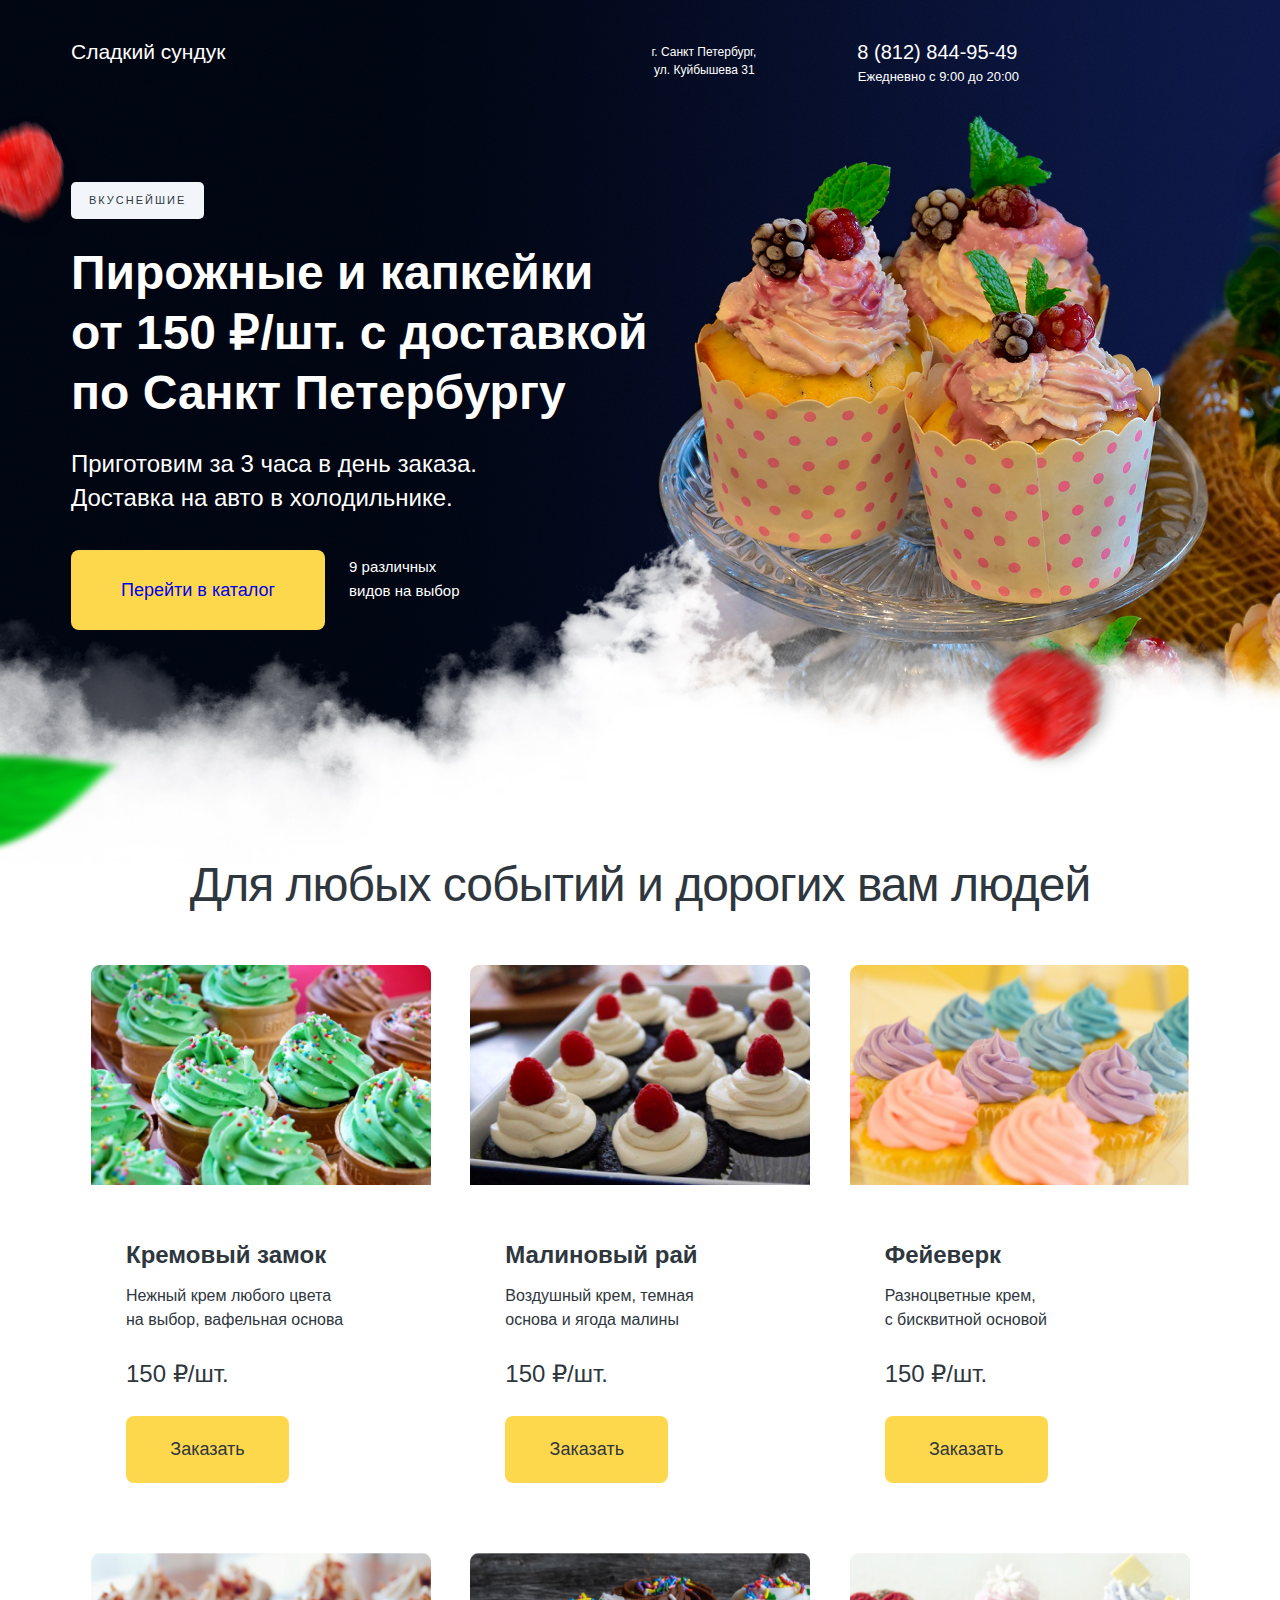
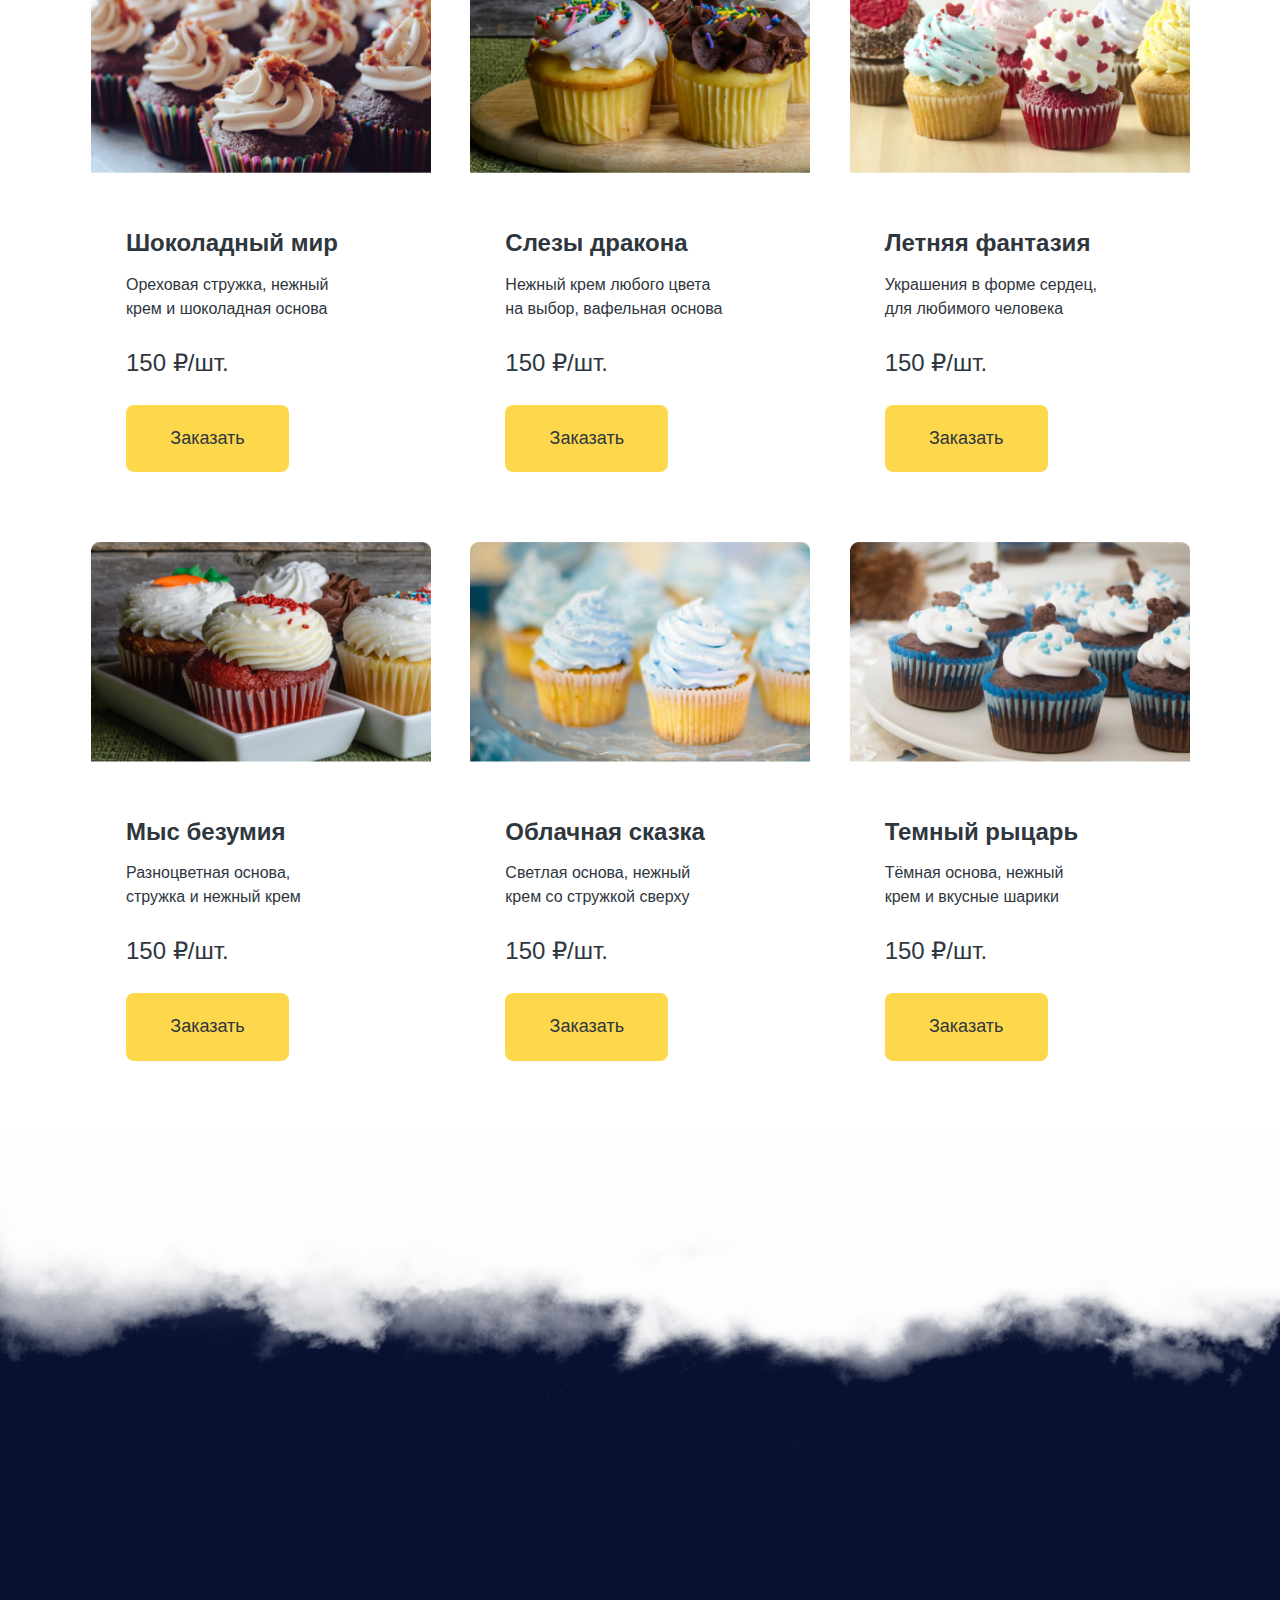
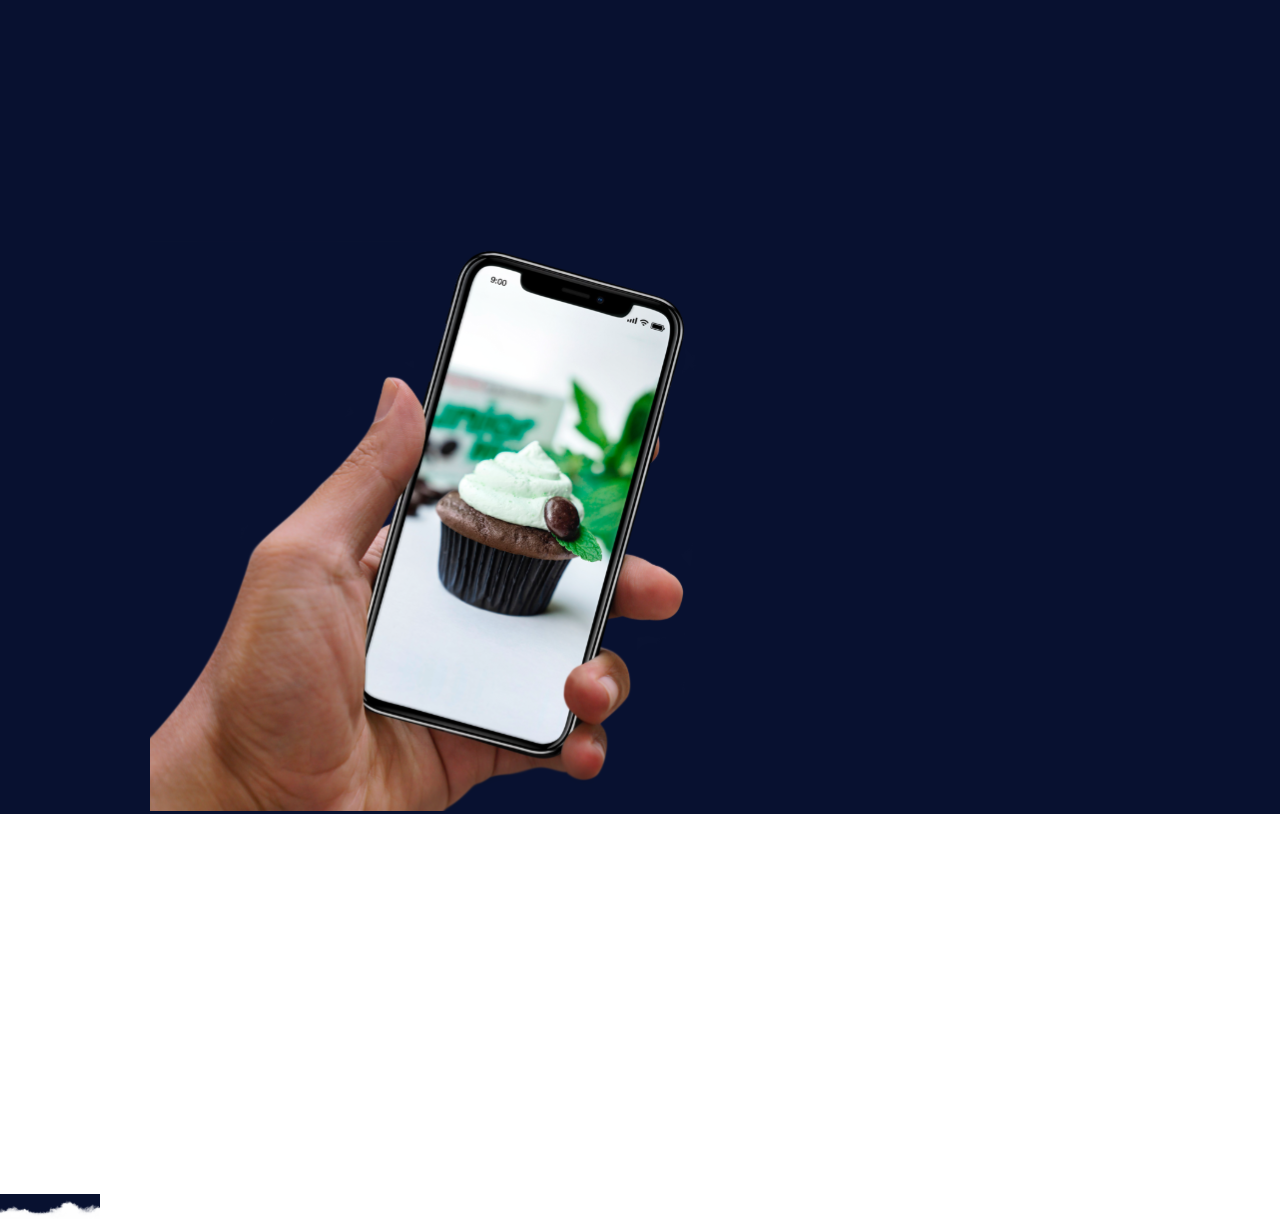
==== index.html @ c307a925 "gfg" ====
<!DOCTYPE html>
<html lang="ru">
<head>
	<meta charset="UTF-8">
	<meta name="viewport" content="width=device-width, initial-scale=1.0">
	<title>Пирожные</title>
	<link rel="stylesheet" href="css/reset css.css">
	<link rel="stylesheet" href="css/style.css">
</head>
<body>
<section>
	<img src="image/bg.png" class="main__cakes">
</section>
<div class="wrapper">
	<headers class="headers">
		<div class="headers__name text">
			Сладкий сундук
		</div>
		<div class="headers__address text">
			г. Санкт Петербург,
			<p>
				ул. Куйбышева 31
			</p>
		</div>
		<div class="headers_number text">
			8 (812) 844-95-49
			<p>
				Ежедневно с 9:00 до 20:00
			</p>
		</div>
	</headers>
	<div class="text-body">
		<div class="text-title-button text">
			<button>ВКУСНЕЙШИЕ</button>
		</div>
		<div class="text-title text">
			<h1> <b>Пирожные и капкейки <br> от 150 ₽/шт. с доставкой <br> по Санкт Петербургу </b> </h1>
		</div>
		<div class="text-text text">
			Приготовим за 3 часа в день заказа.<br>
			Доставка на авто в холодильнике.
		</div>
		<div class="button-catalog text">
				<a href="#">Перейти в каталог</a>
				<p>
					9 различных <br> видов на выбор
				</p>
		</div>
	</div>
</div>
<img src="./image/berry.png" style="position: absolute;top:80px;left:1200px; width: 200px;height: 200px;">
<img src="./image/berry-1.png" style="position: absolute;top:90px;left:0px; width: 100px;height: 170px;">
<img src="./image/berry-2.png" style="position: absolute;top:600px;left:950px; width: 200px;height: 200px;">
<img src="./image/leaf.png" style="display:block;position: absolute;top:700px;left:-70px; width: 200px;height: 200px;">
<div class="title-text">Для любых событий и дорогих вам людей </div>
<div class="wrapper">
	<div class="catalog-flex">
		<div class="catalog">
			<div class="catalog-img">
				<img src="./image/img.png" style="width: 340px;height: 220px;">
			</div>
			<div class="catalog-title">
				Кремовый замок
			</div>
			<div class="catalog-text">
				Нежный крем любого цвета <br>
				на выбор, вафельная основа
			</div>
			<div class="catalog-price">
				150 ₽/шт.
			</div>
			<a href="" class="catalog-button">Заказать</a>
		</div>
		<div class="catalog">
			<div class="catalog-img">
				<img src="./image/img-1.png" style="width: 340px;height: 220px;">
			</div>
			<div class="catalog-title">
				Малиновый рай
			</div>
			<div class="catalog-text">
				Воздушный крем, темная <br>
				основа и ягода малины
			</div>
			<div class="catalog-price">
				150 ₽/шт.
			</div>
			<a href="" class="catalog-button">Заказать</a>
		</div>
		<div class="catalog">
			<div class="catalog-img">
				<img src="./image/img-2.png" style="width: 340px;height: 220px;">
			</div>
			<div class="catalog-title">
				Фейеверк
			</div>
			<div class="catalog-text">
				Разноцветные крем,<br>
				с бисквитной основой
			</div>
			<div class="catalog-price">
				150 ₽/шт.
			</div>
			<a href="" class="catalog-button">Заказать</a>
		</div>
		<div class="catalog">
			<div class="catalog-img">
				<img src="./image/img-3.png" style="width: 340px;height: 220px;">
			</div>
			<div class="catalog-title">
				Шоколадный мир
			</div>
			<div class="catalog-text">
				Ореховая стружка, нежный <br>
				крем и шоколадная основа
			</div>
			<div class="catalog-price">
				150 ₽/шт.
			</div>
			<a href="" class="catalog-button">Заказать</a>
		</div>
		<div class="catalog">
			<div class="catalog-img">
				<img src="./image/img-4.png" style="width: 340px;height: 220px;">
			</div>
			<div class="catalog-title">
				Слезы дракона
			</div>
			<div class="catalog-text">
				Нежный крем любого цвета <br>
				на выбор, вафельная основа
			</div>
			<div class="catalog-price">
				150 ₽/шт.
			</div>
			<a href="" class="catalog-button">Заказать</a>
		</div>
		<div class="catalog">
			<div class="catalog-img">
				<img src="./image/img-5.png" style="width: 340px;height: 220px;">
			</div>
			<div class="catalog-title">
				Летняя фантазия
			</div>
			<div class="catalog-text">
				Украшения в форме сердец,<br>
				для любимого человека
			</div>
			<div class="catalog-price">
				150 ₽/шт.
			</div>
			<a href="" class="catalog-button">Заказать</a>
		</div>
		<div class="catalog">
			<div class="catalog-img">
				<img src="./image/img-6.png" style="width: 340px;height: 220px;">
			</div>
			<div class="catalog-title">
				Мыс безумия
			</div>
			<div class="catalog-text">
				Разноцветная основа,<br>
				стружка и нежный крем
			</div>
			<div class="catalog-price">
				150 ₽/шт.
			</div>
			<a href="" class="catalog-button">Заказать</a>
		</div>
		<div class="catalog">
			<div class="catalog-img">
				<img src="./image/img-7.png" style="width: 340px;height: 220px;">
			</div>
			<div class="catalog-title">
				Облачная сказка
			</div>
			<div class="catalog-text">
				Светлая основа, нежный<br>
				крем со стружкой сверху
			</div>
			<div class="catalog-price">
				150 ₽/шт.
			</div>
			<a href="" class="catalog-button">Заказать</a>
		</div>
		<div class="catalog">
			<div class="catalog-img">
				<img src="./image/img-8.png" style="width: 340px;height: 220px;">
			</div>
			<div class="catalog-title">
				Темный рыцарь
			</div>
			<div class="catalog-text">
				Тёмная основа, нежный<br>
				крем и вкусные шарики
			</div>
			<div class="catalog-price">
				150 ₽/шт.
			</div>
			<a href="" class="catalog-button">Заказать</a>
		</div>
	</div>
</div>

<div class="content">
<img src="./image/obl.png" style="background: #081130;display: block;">
<img src="./image/phone-1.svg" style="background: #081130; max-width:550px;max-height: 1034px;margin-left:150px;margin-top:380px;">
<img src="./image/obl-1.svg" style="width: 100px;display: block;margin-top:380px;position: absolute;z-index: 4;background: #081130;" >
</div>
</body>
---- css/reset css.css ----
html, body, div, span, applet, object, iframe,
h1, h2, h3, h4, h5, h6, p, blockquote, pre,
a, abbr, acronym, address, big, cite, code,
del, dfn, em, img, ins, kbd, q, s, samp,
small, strike, strong, sub, sup, tt, var,
b, u, i, center,
dl, dt, dd, ol, ul, li,
fieldset, form, label, legend,
table, caption, tbody, tfoot, thead, tr, th, td,
article, aside, canvas, details, embed, 
figure, figcaption, footer, header, hgroup, 
menu, nav, output, ruby, section, summary,
time, mark, audio, video {
	margin: 0;
	padding: 0;
	border: 0;
	font-size: 100%;
	font: inherit;
	vertical-align: baseline;
}
article, aside, details, figcaption, figure, 
footer, header, hgroup, menu, nav, section {
	display: block;
}

body {
	line-height: 1;
}
ol, ul {
	list-style: none;
}
blockquote, q {
	quotes: none;
}
blockquote:before, blockquote:after,
q:before, q:after {
	content: '';
	content: none;
}
table {
	border-collapse: collapse;
	border-spacing: 0;
}
---- css/style.css ----
*{
	box-sizing: border-box;
}

body{
	overflow-x:hidden;
}

.main{
}

.wrapper{
	max-width: 1170px;
	margin-left: auto;
	margin-right: auto;
	padding-left: 16px;
	padding-right: 16px;
	position: relative;
	z-index: 1;
}

.main__cakes{
	max-width: 100%;
	min-height: 10%;
	position: absolute;
}

.headers{
	height: 82px;
	display: flex;
	top:47px;
	flex-direction: row;
	justify-content: space-between;
}

.text{
	color: white;
}

.headers__name{
	margin-top: 37px;
	font-family: "Montserrat", "Medium", sans-serif;
	font-size: 21px;
	font-weight: 500px;
	line-height: 30px;
}

.headers__address{
	margin-top: 37px;
	width: 200px;
	margin-left: 400px;
	font-family: "Montserrat", "Regular", sans-serif;
	font-size: 12px;
	font-weight: 400px;
	line-height: 18px;
}

.headers__address p{
	margin-left: 25px;
}

.headers__address::before{
	content: '';
	background: url("D:/site maket/image/icon/metka.png");
	display: inline-block;
	width: 19px;
	height: 19px;
}

.headers_number{
	margin-top: 37px;
	margin-right: 190px;
	font-family: "Montserrat", sans-serif;
	font-size: 20px;
	font-weight: 700px;
	line-height: 30.4px;
}

.headers_number::before{
	content: '';
	background: url("D:/site maket/image/icon/Vector.png");
	display: inline-block;
	width: 19px;
	height: 19px;
}

.headers_number p{
	font-family: "Montserrat", sans-serif;
	font-size: 13px;
	font-weight: 400px;
	line-height: 19.5px;
	padding-left:25px;
}

.icon{
/*	position: relative;*/
	max-width: 30px;
	max-height: 30px;
	margin-right: 50px;
}

.text-body{
	margin-top: 100px;
}

.text-title-button button{
	font-family: "Montserrat", sans-serif;
	font-size: 11px;
	font-weight: 400px;
	line-height: 16.5px;
	letter-spacing: 2px;
	background: #F2F6FA;
	border-radius: 5px;
	padding: 10px 18px;
	margin-bottom: 24px;
	border:0;
	color:#2E363E;
;
}

.text-title{
	font-family: "Montserrat", sans-serif;
	font-size: 48px;
	font-weight: bold;
	line-height: 60px;
	margin-bottom: 24px;
}

.text-text{
	margin-bottom: 40px;
	font-family: "Montserrat", sans-serif;
	font-size: 24px;
	font-weight: regular;
	line-height: 34.36px;
}

.button-catalog a{
	border-radius: 8px;
	background: #FED84C;
	border:0;
	padding: 30px 50px;
	font-family: "Montserrat", sans-serif;
	font-size: 18px;
	font-weight: medium;
	line-height: 27.36px;
	text-decoration:none;
}

.button-catalog a:visited{
	color:#2E363E;
}

.button-catalog p{
	display: inline-block;
	margin-left:20px;
	font-family: "Montserrat", sans-serif;
	font-size: 15px;
	font-weight: regular;
	line-height: 24px;
}

.button-catalog a:hover{
	background:#ffcf40 ;
}

.title-text{
	display: flex;
	position: relative;
	top:250px;
	bottom: 80px;
	justify-content: center;
	color:#2E363E;
	font-family: "Montserrat", sans-serif;
	font-weight: medium;
	font-size: 48px;
	line-height: 60px;
	letter-spacing: -1px;
}

.catalog-flex{
	display: flex;
	flex-direction: row;
	margin-top:300px;
	flex-wrap: wrap;
}

.catalog{
	display: flex;
	flex-direction: column;
	flex:1 1 33.333%;
	padding-left: 20px;
}

.catalog-title{
	font-family: "Montserrat",sans-serif;
	font-size: 24px;
	font-weight: bold;
	line-height: 34.32px;
	color: #2E363E;
	margin-top:50px;
	margin-bottom: 12px;
	margin-left: 35px;
}

.catalog-text{
	margin-left: 35px;
	font-family: "Montserrat",sans-serif;
	font-size: 16px;
	font-weight: normal;
	line-height: 24px;
	color:#2E363E;
}

.catalog-price{
	margin-top: 24px;
	margin-left: 35px;
	font-family: "Montserrat",sans-serif;
	font-size: 24px;
	font-weight: medium;
	line-height: 36px;
	color:#2E363E;
}

.catalog-button{
	border-radius: 8px;
	margin-bottom:70px;
	margin-top:14px;
	margin-left: 35px;
	text-decoration: none;
	background: #FED84C;
	padding:20px 40px 20px 40px;
	max-width: 163px;
	max-height: 68px;
	margin-top: 24px;
	margin-left: 35px;
	font-family: "Montserrat",sans-serif;
	font-size: 18px;
	font-weight: normal;
	line-height: 27.36px;
	color:#2E363E;
	text-align: center;
}

.catalog-button:visited{
	color:#2E363E;
}

.content{
	background:#081130 ;
	max-width: 100%;
	position: relative;
}
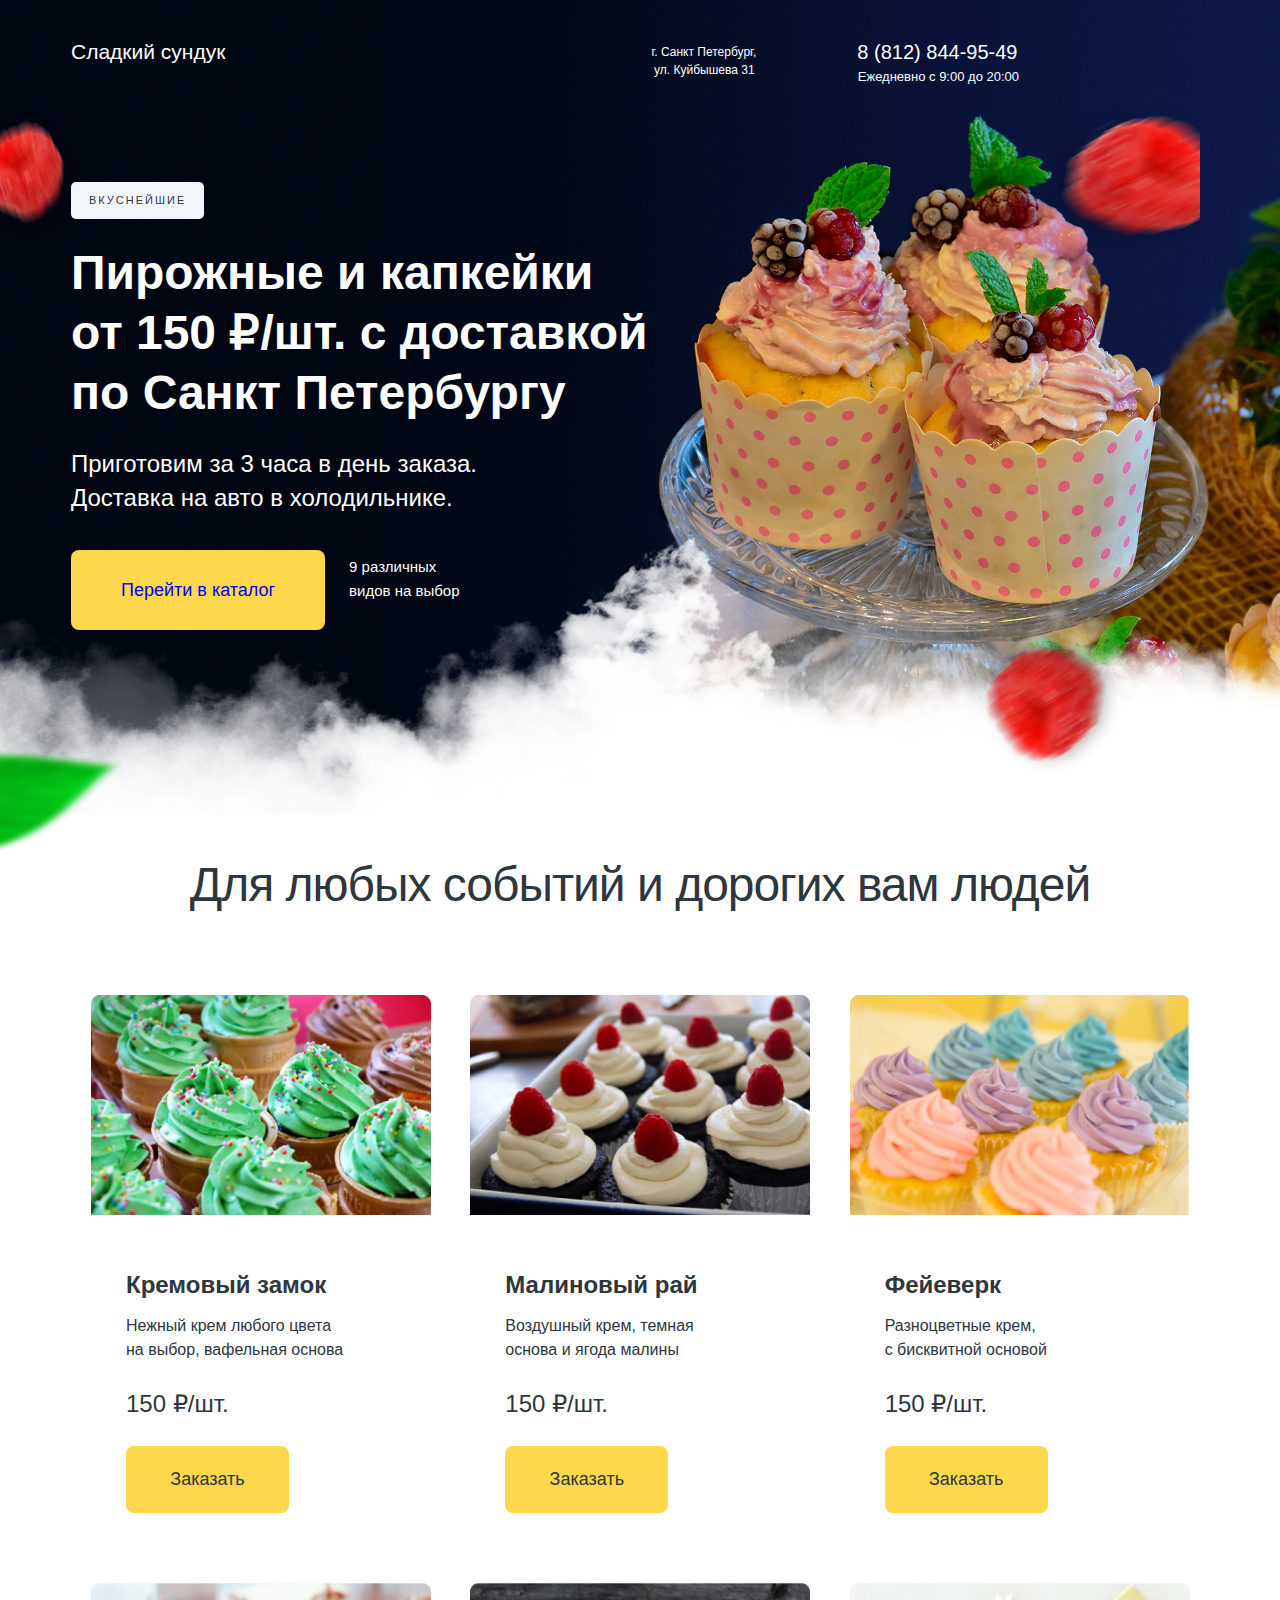
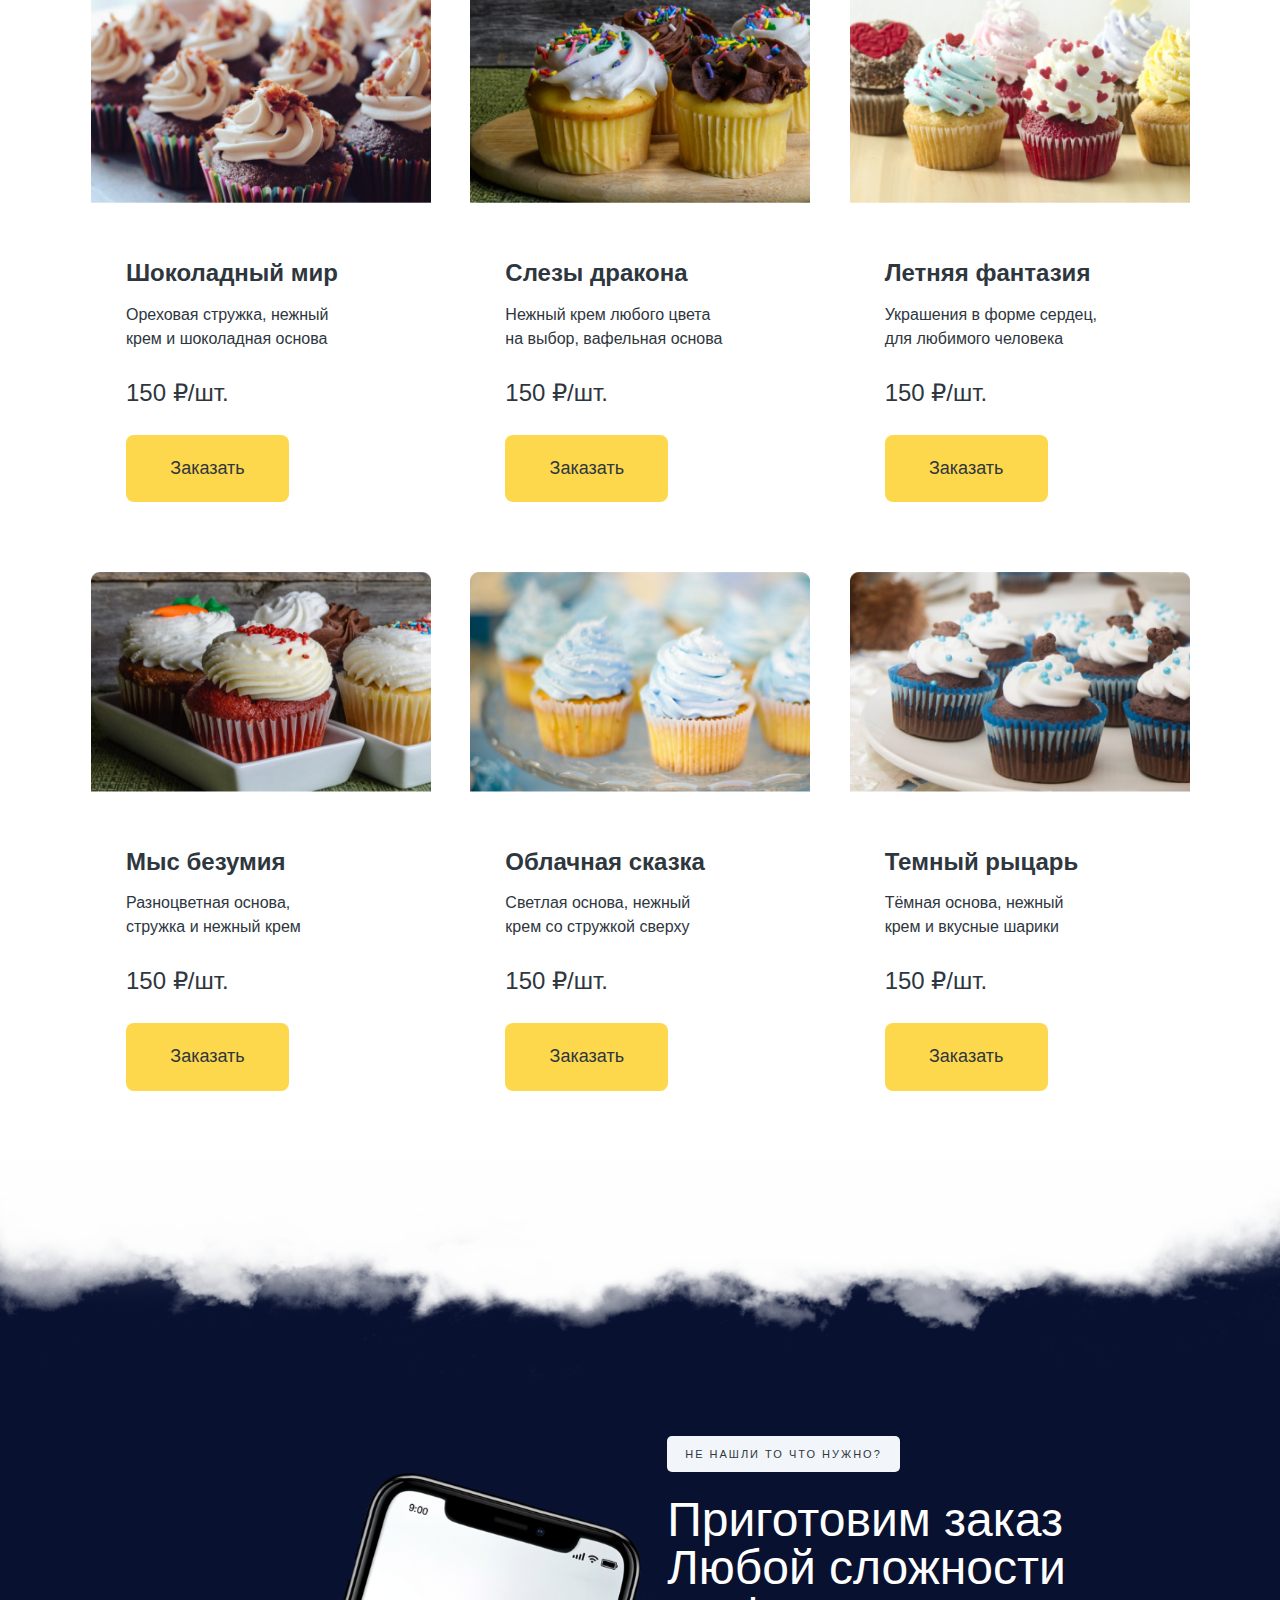
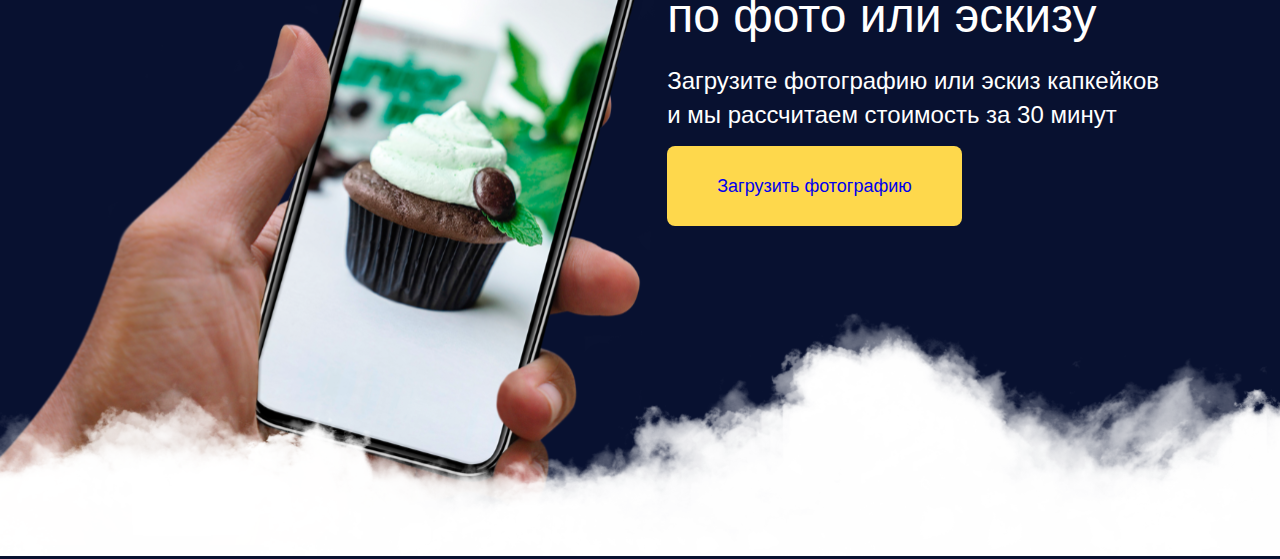
==== commit 661df016: "3й" ====
--- a/index.html
+++ b/index.html
@@ -8,10 +8,9 @@
 	<link rel="stylesheet" href="css/style.css">
 </head>
 <body>
-<section>
-	<img src="image/bg.png" class="main__cakes">
-</section>
-<div class="wrapper">
+
+<div class="main-img">
+	<div class="wrapper">
 	<headers class="headers">
 		<div class="headers__name text">
 			Сладкий сундук
@@ -47,12 +46,14 @@
 				</p>
 		</div>
 	</div>
-</div>
-<img src="./image/berry.png" style="position: absolute;top:80px;left:1200px; width: 200px;height: 200px;">
+	</div>
+	<img src="./image/berry.png" style="position: absolute;top:80px;left:1000px; width: 200px;height: 200px;">
 <img src="./image/berry-1.png" style="position: absolute;top:90px;left:0px; width: 100px;height: 170px;">
 <img src="./image/berry-2.png" style="position: absolute;top:600px;left:950px; width: 200px;height: 200px;">
 <img src="./image/leaf.png" style="display:block;position: absolute;top:700px;left:-70px; width: 200px;height: 200px;">
 <div class="title-text">Для любых событий и дорогих вам людей </div>
+</div>
+
 <div class="wrapper">
 	<div class="catalog-flex">
 		<div class="catalog">
@@ -202,9 +203,34 @@
 	</div>
 </div>
 
+
 <div class="content">
-<img src="./image/obl.png" style="background: #081130;display: block;">
-<img src="./image/phone-1.svg" style="background: #081130; max-width:550px;max-height: 1034px;margin-left:150px;margin-top:380px;">
-<img src="./image/obl-1.svg" style="width: 100px;display: block;margin-top:380px;position: absolute;z-index: 4;background: #081130;" >
+	<div class="contain-img">
+	<img src="./image/phone-1.svg" style="max-width: 660px;object-fit: cover; position: absolute;top:300px;left:0px">
+		<div class="wrapper">
+			<div class="content-body">
+				<div class="text-body" style="margin-top: 275px; margin-bottom: 30px;">
+					<div class="text-title-button text">
+						<button>НЕ НАШЛИ ТО ЧТО НУЖНО?</button>
+					</div>
+					<div class="text-title-content text">
+						<h1> Приготовим заказ<br>
+							  Любой сложности<br>
+							  по фото или эскизу</h1>
+					</div>
+					<div class="text-text text">
+						Загрузите фотографию или эскиз капкейков <br>
+						и мы рассчитаем стоимость за 30 минут
+					</div>
+					<div class="button-catalog text">
+							<a href="#">Загрузить фотографию</a>
+					</div>
+				</div>
+			</div>
+		</div>
+		<img src="./image/obl-1.svg" style="width: 100%;object-fit: cover;position: relative; ">
+	</div>
 </div>
-</body>+</body>
+</html>
+
--- a/css/style.css
+++ b/css/style.css
@@ -7,6 +7,14 @@
 }
 
 .main{
+}
+
+.main-img{
+	background: url("../image/bg.png");
+	background-repeat: no-repeat;
+	background-size: 100%;
+	padding-bottom: 150px;
+	position: relative;
 }
 
 .wrapper{
@@ -15,8 +23,6 @@
 	margin-right: auto;
 	padding-left: 16px;
 	padding-right: 16px;
-	position: relative;
-	z-index: 1;
 }
 
 .main__cakes{
@@ -93,7 +99,6 @@
 }
 
 .icon{
-/*	position: relative;*/
 	max-width: 30px;
 	max-height: 30px;
 	margin-right: 50px;
@@ -164,11 +169,10 @@
 }
 
 .title-text{
-	display: flex;
+	text-align: center;
 	position: relative;
 	top:250px;
 	bottom: 80px;
-	justify-content: center;
 	color:#2E363E;
 	font-family: "Montserrat", sans-serif;
 	font-weight: medium;
@@ -180,7 +184,7 @@
 .catalog-flex{
 	display: flex;
 	flex-direction: row;
-	margin-top:300px;
+	margin-top:180px;
 	flex-wrap: wrap;
 }
 
@@ -245,8 +249,37 @@
 	color:#2E363E;
 }
 
+.catalog-button:hover{
+	background:#ffcf40 ;
+}
+
+.contain-img{
+	background: url("../image/obl.svg");
+	background-repeat: no-repeat;
+	background-size: 100%;
+}
+
+/*.contain-img2{
+	background: url("../image/obl-1.svg");
+	background-repeat: no-repeat;
+	background-size: 100%;
+/*	max-height: 345px;*/
+
+
 .content{
 	background:#081130 ;
-	max-width: 100%;
 	position: relative;
+}
+
+.content-body{
+	display: flex;
+	justify-content: end;
+	margin-right: 50px;
+}
+
+.text-title-content{
+	font-family: "Montserrat", sans-serif;
+	font-size: 48px;
+	font-weight:500;
+	margin-bottom: 24px;
 }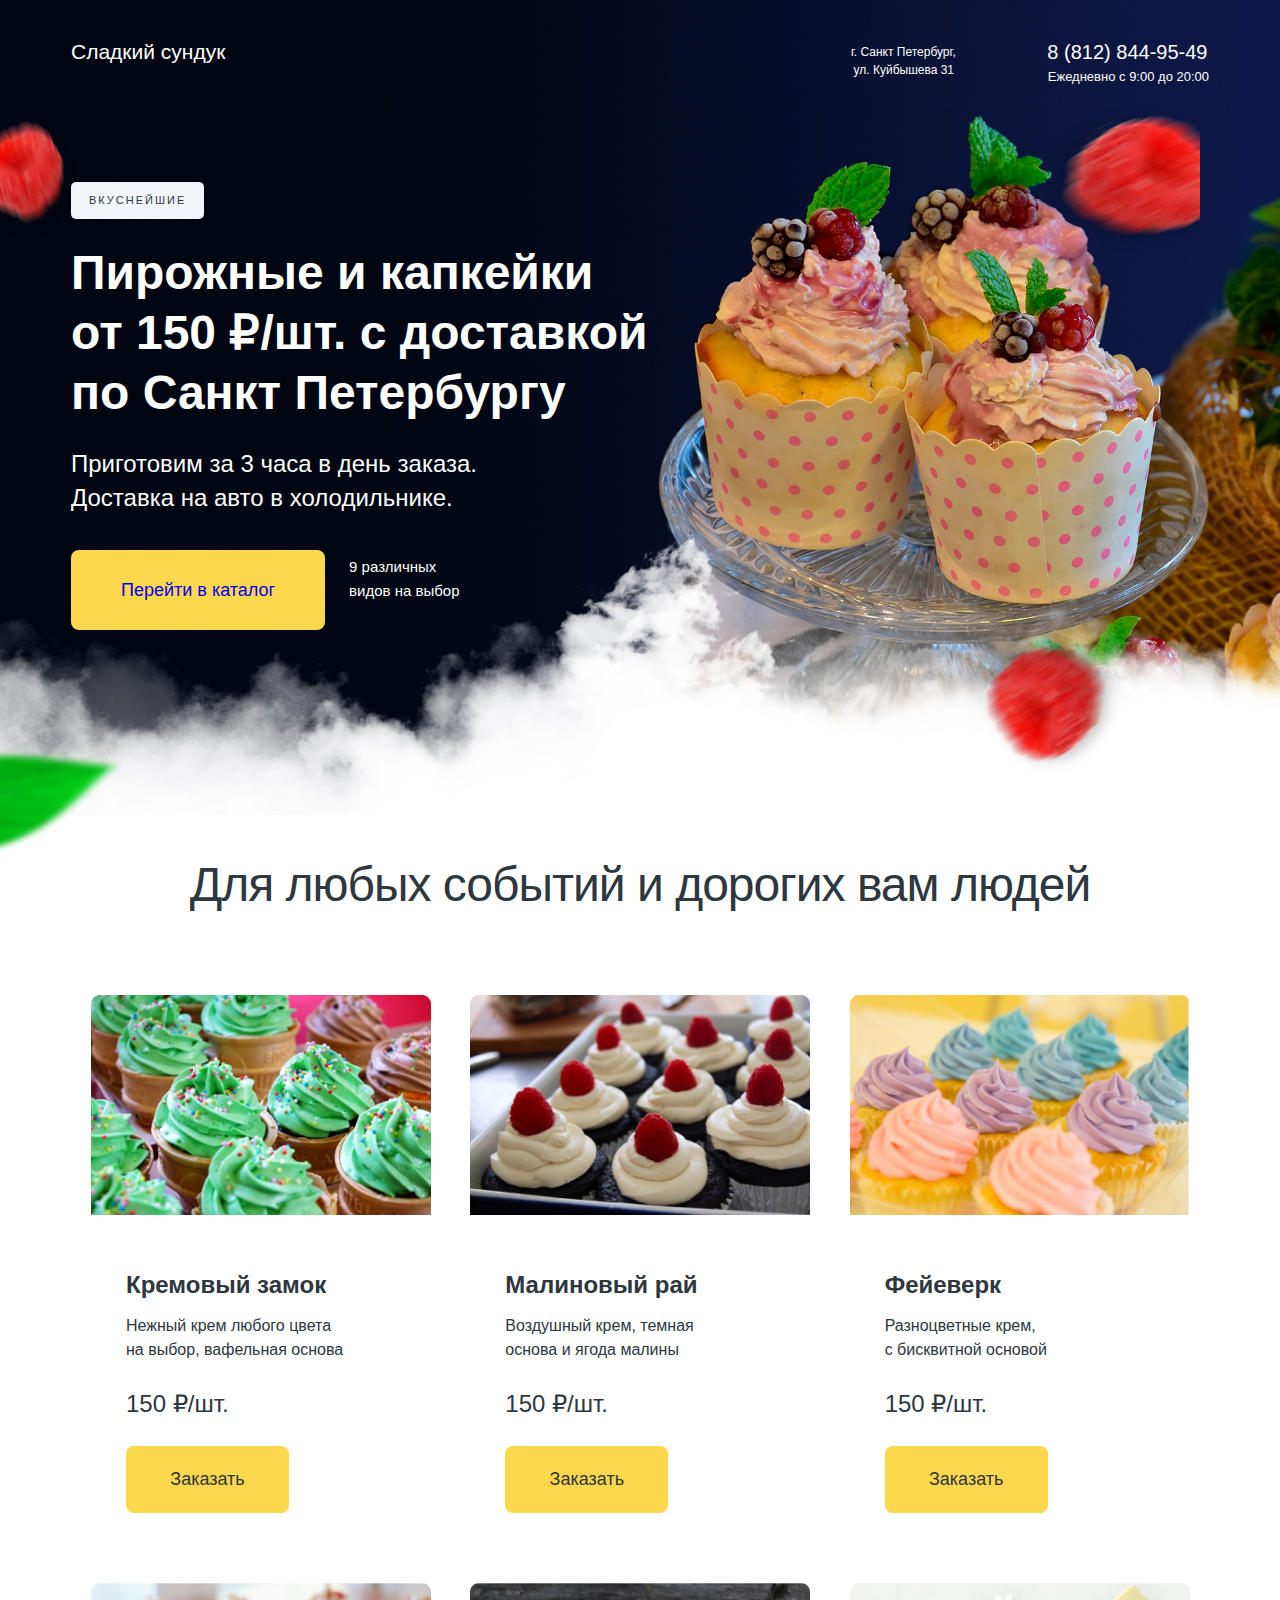
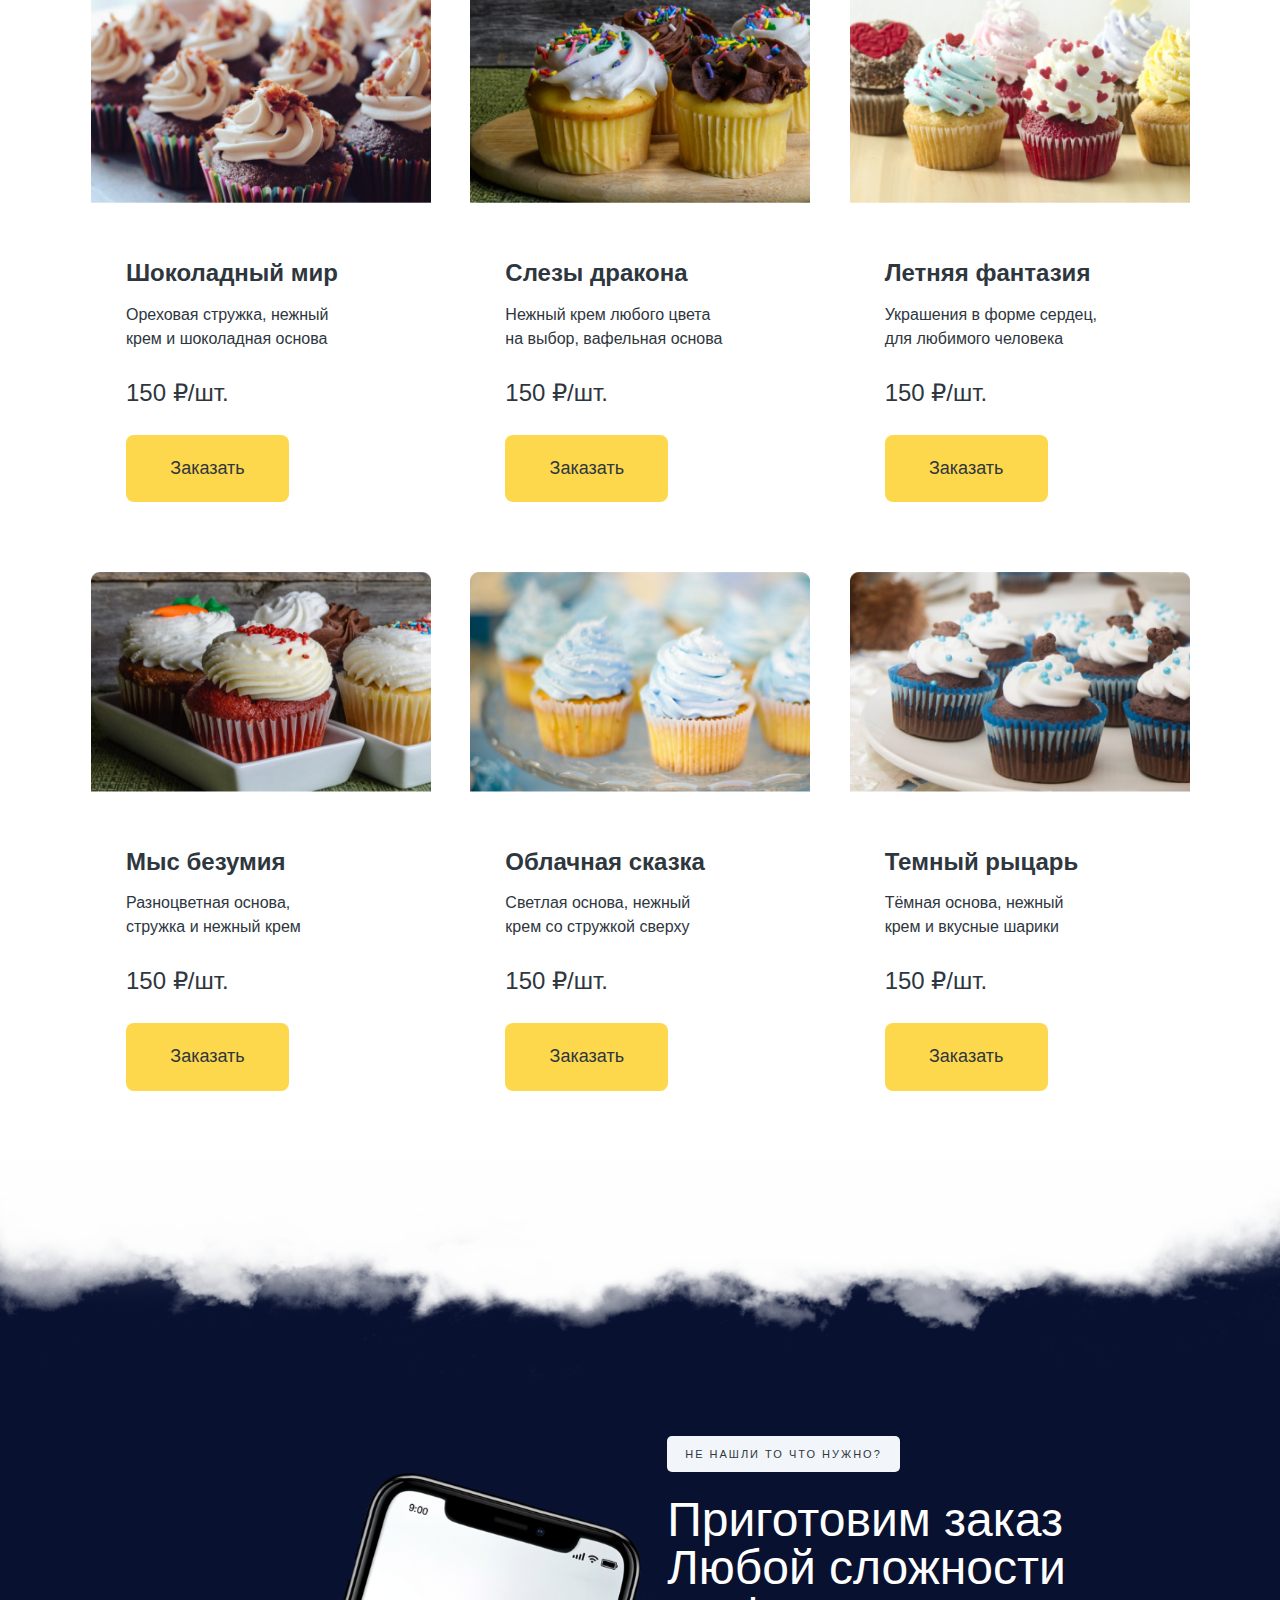
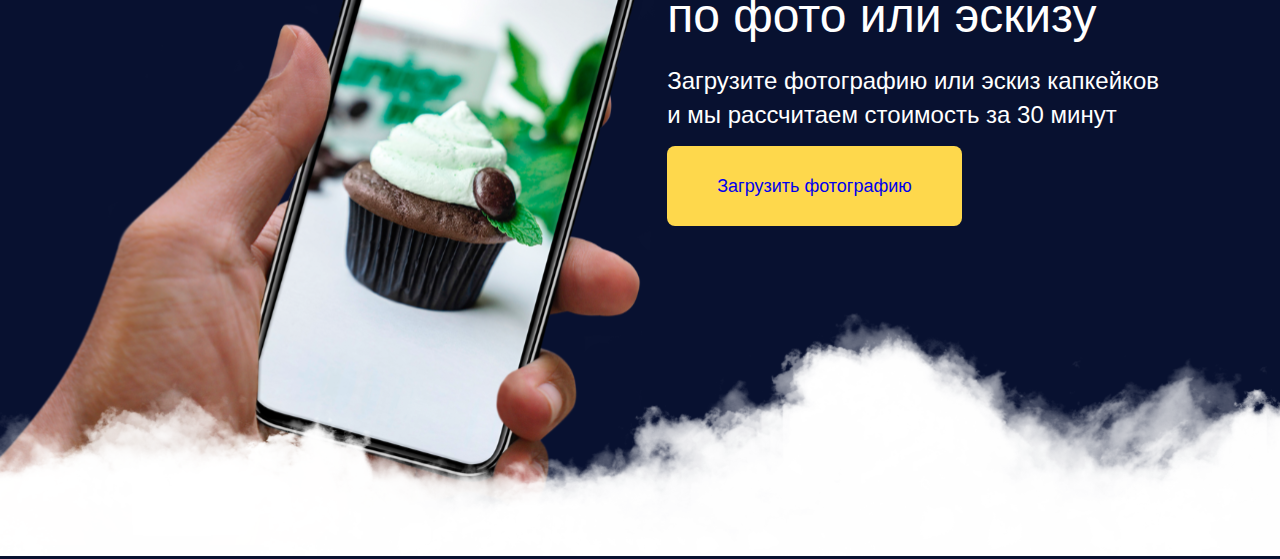
==== commit 741620bf: "правки и оптимизация" ====
--- a/index.html
+++ b/index.html
@@ -11,23 +11,25 @@
 
 <div class="main-img">
 	<div class="wrapper">
-	<headers class="headers">
-		<div class="headers__name text">
-			Сладкий сундук
-		</div>
-		<div class="headers__address text">
-			г. Санкт Петербург,
-			<p>
-				ул. Куйбышева 31
-			</p>
-		</div>
-		<div class="headers_number text">
-			8 (812) 844-95-49
-			<p>
-				Ежедневно с 9:00 до 20:00
-			</p>
-		</div>
-	</headers>
+		<headers class="headers">
+			<div class="headers__name text">
+				Сладкий сундук
+			</div>
+			<div class="container">
+				<div class="headers__address text">
+					г. Санкт Петербург,
+					<p>
+						ул. Куйбышева 31
+					</p>
+				</div>
+				<div class="headers_number text">
+					8 (812) 844-95-49
+					<p>
+						Ежедневно с 9:00 до 20:00
+					</p>
+				</div>
+			</div>
+		</headers>
 	<div class="text-body">
 		<div class="text-title-button text">
 			<button>ВКУСНЕЙШИЕ</button>
--- a/css/style.css
+++ b/css/style.css
@@ -39,6 +39,12 @@
 	justify-content: space-between;
 }
 
+.container{
+	display: flex;
+	flex-direction: row;
+	gap: 67px;
+}
+
 .text{
 	color: white;
 }
@@ -53,8 +59,6 @@
 
 .headers__address{
 	margin-top: 37px;
-	width: 200px;
-	margin-left: 400px;
 	font-family: "Montserrat", "Regular", sans-serif;
 	font-size: 12px;
 	font-weight: 400px;
@@ -75,7 +79,6 @@
 
 .headers_number{
 	margin-top: 37px;
-	margin-right: 190px;
 	font-family: "Montserrat", sans-serif;
 	font-size: 20px;
 	font-weight: 700px;
@@ -102,6 +105,12 @@
 	max-width: 30px;
 	max-height: 30px;
 	margin-right: 50px;
+}
+
+.container-text-body{
+	display: flex;
+	flex-direction: column;
+	justify-content: center;
 }
 
 .text-body{
@@ -259,13 +268,6 @@
 	background-size: 100%;
 }
 
-/*.contain-img2{
-	background: url("../image/obl-1.svg");
-	background-repeat: no-repeat;
-	background-size: 100%;
-/*	max-height: 345px;*/
-
-
 .content{
 	background:#081130 ;
 	position: relative;
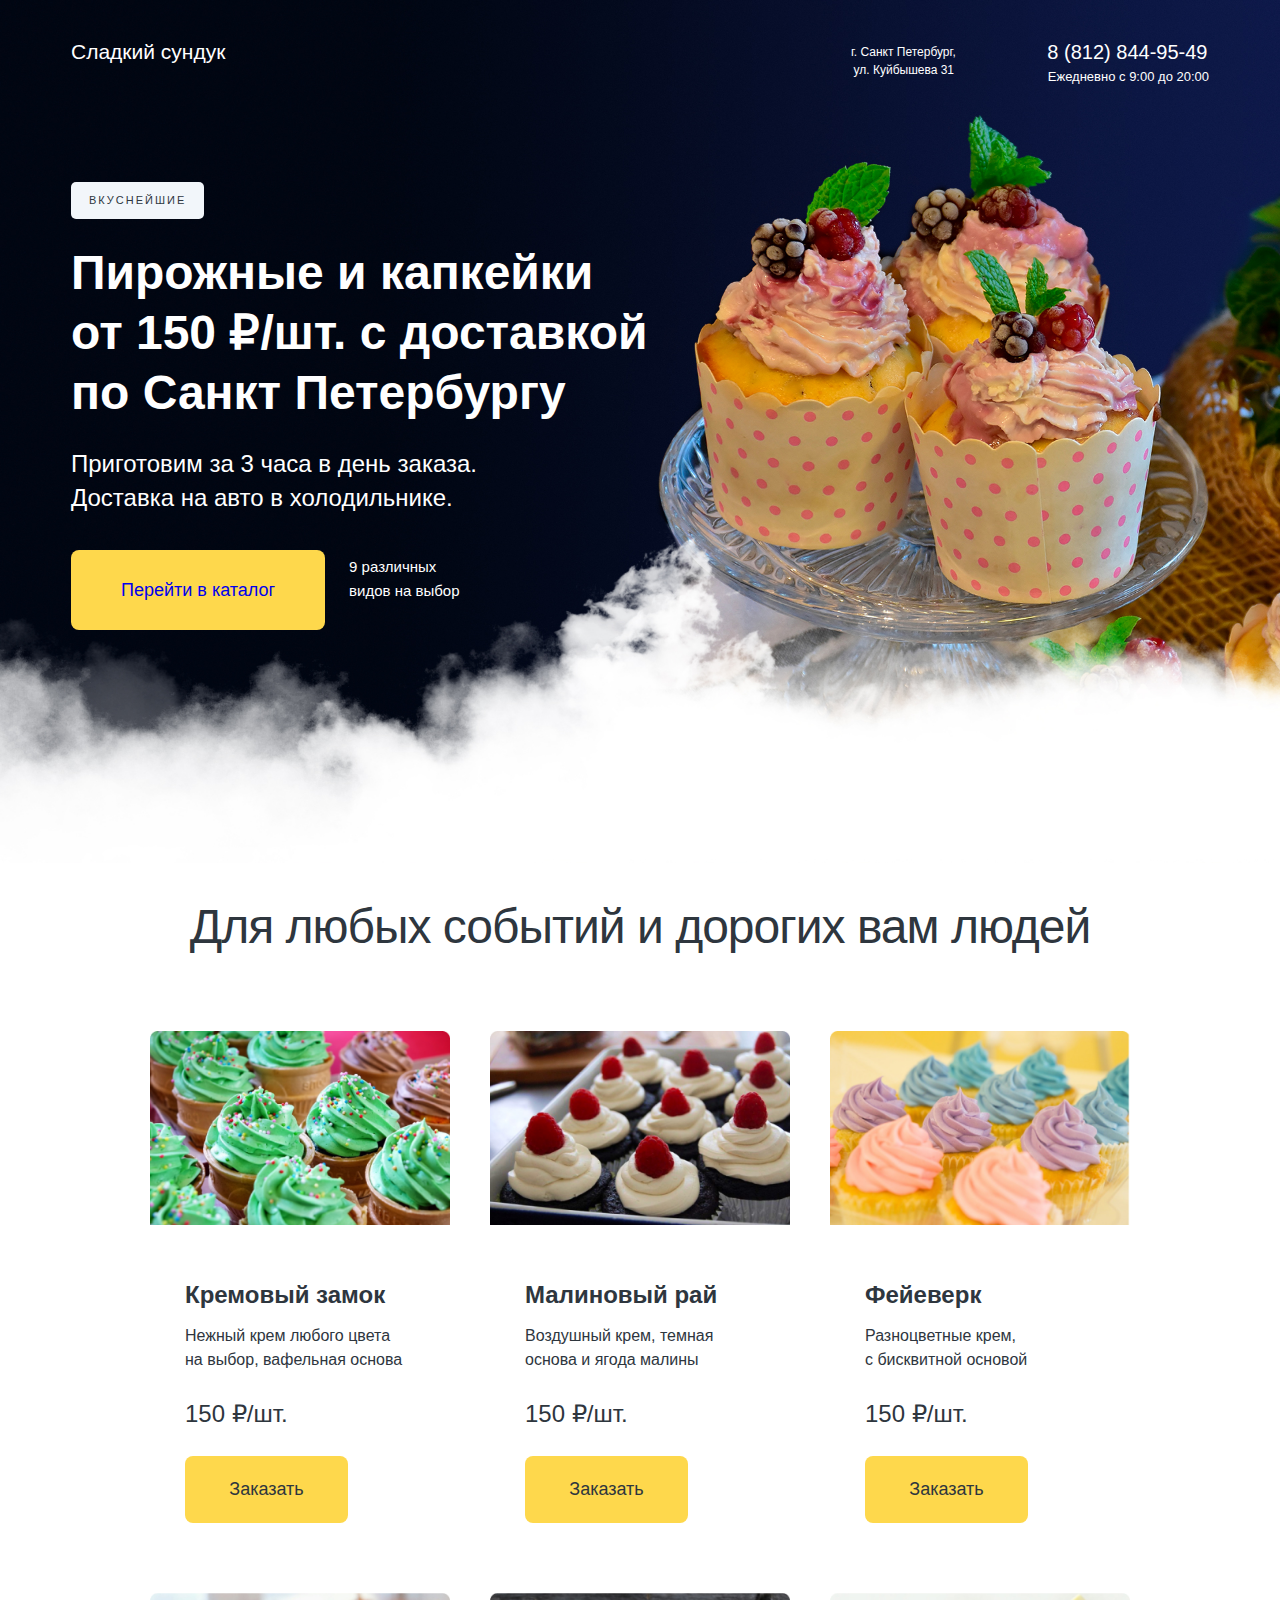
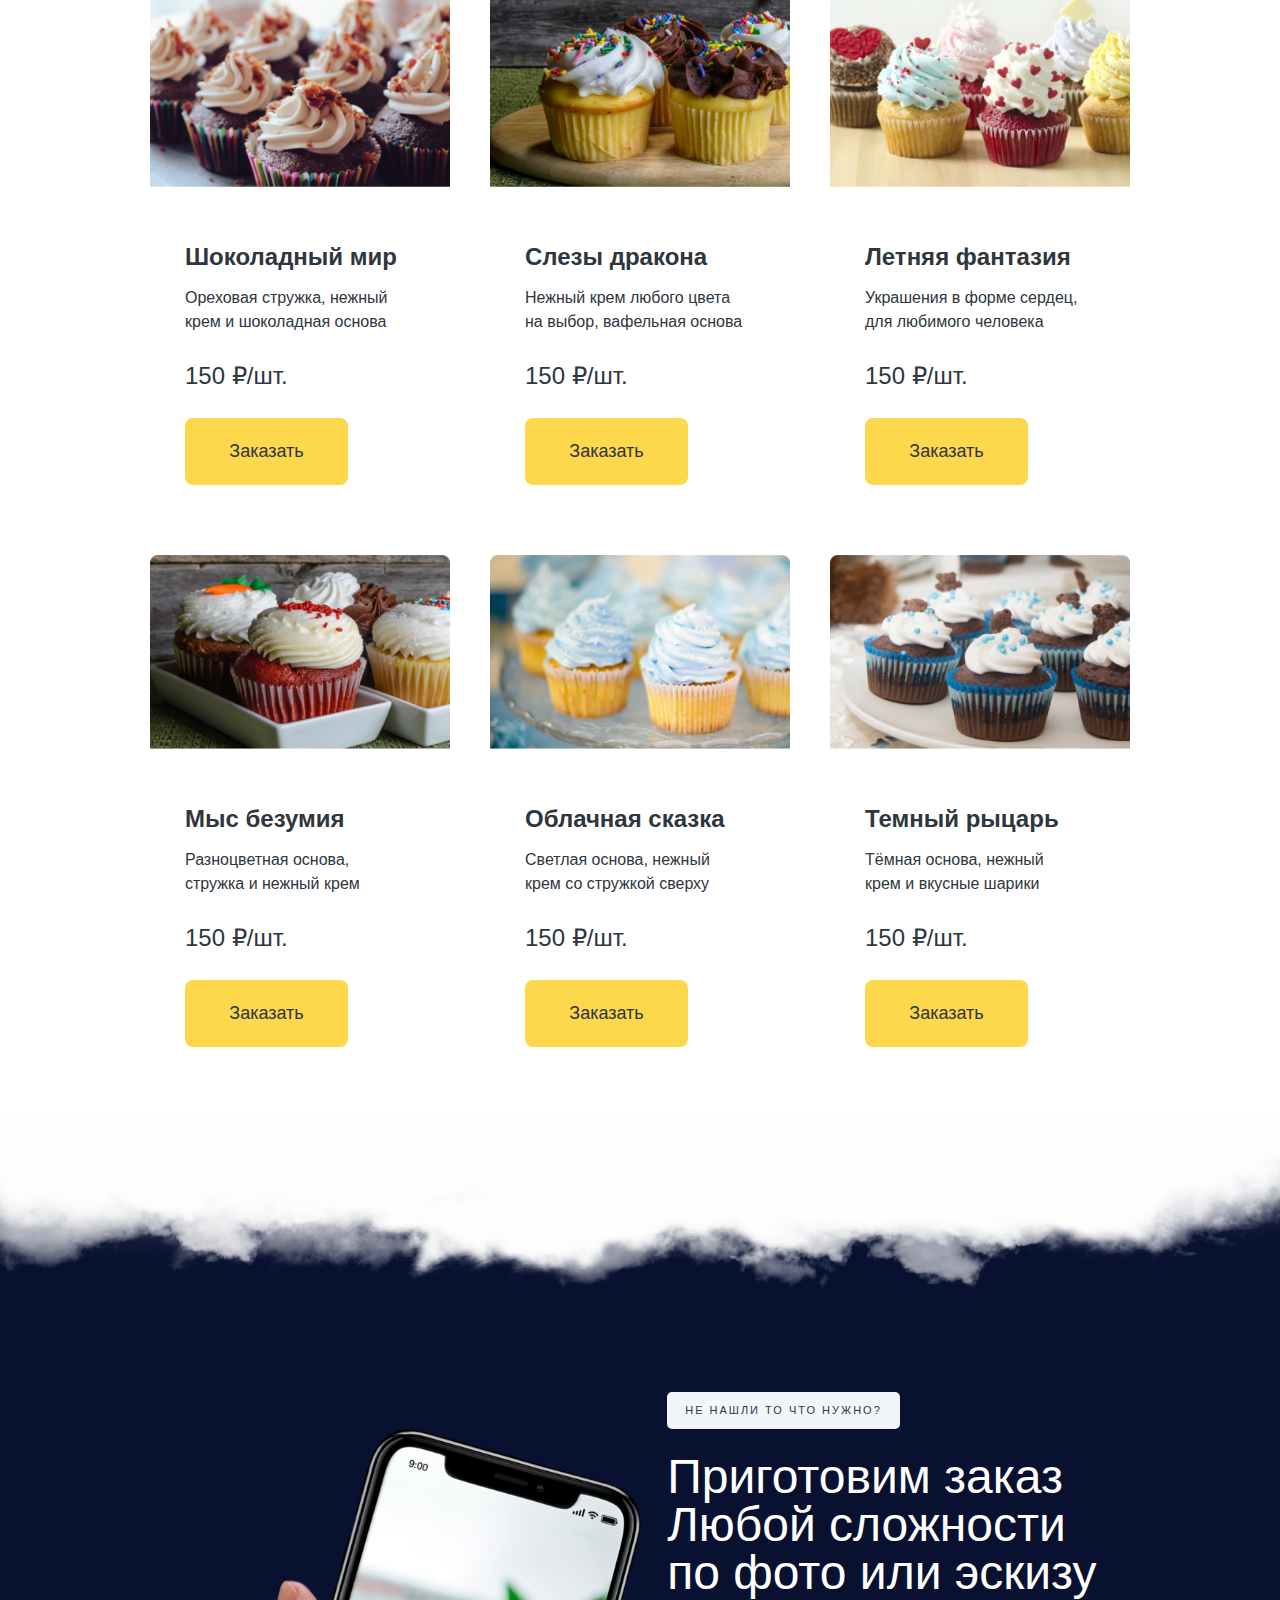
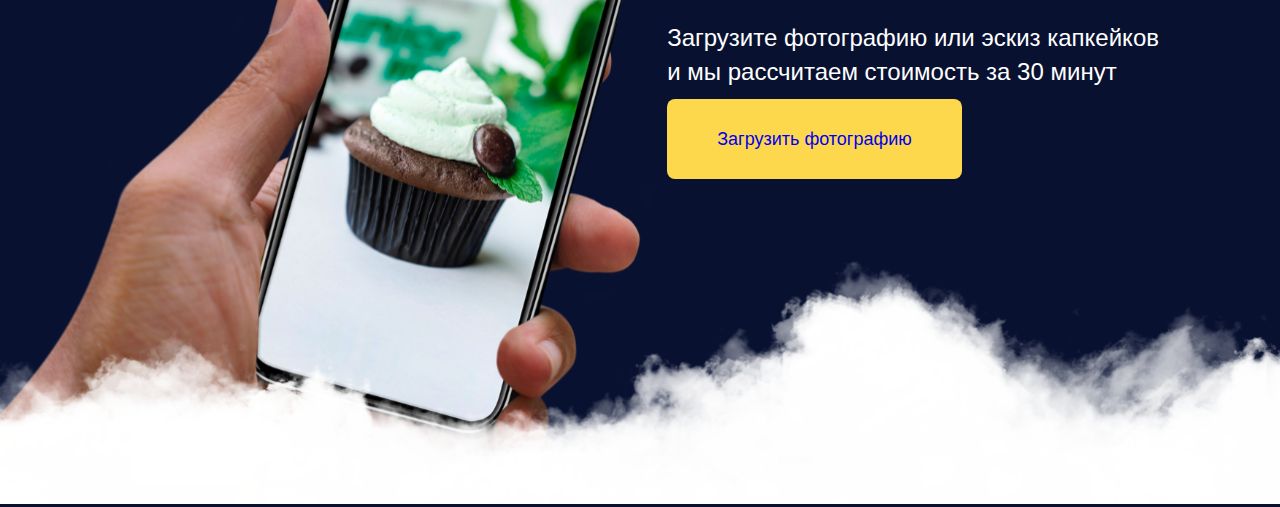
==== commit 6ba0330c: "jf" ====
--- a/index.html
+++ b/index.html
@@ -30,37 +30,37 @@
 				</div>
 			</div>
 		</headers>
-	<div class="text-body">
-		<div class="text-title-button text">
-			<button>ВКУСНЕЙШИЕ</button>
-		</div>
-		<div class="text-title text">
-			<h1> <b>Пирожные и капкейки <br> от 150 ₽/шт. с доставкой <br> по Санкт Петербургу </b> </h1>
-		</div>
-		<div class="text-text text">
-			Приготовим за 3 часа в день заказа.<br>
-			Доставка на авто в холодильнике.
-		</div>
-		<div class="button-catalog text">
-				<a href="#">Перейти в каталог</a>
-				<p>
-					9 различных <br> видов на выбор
-				</p>
+		<div class="text-body">
+			<div class="text-title-button text">
+				<button>ВКУСНЕЙШИЕ</button>
+			</div>
+			<div class="text-title text">
+				<h1> <b>Пирожные и капкейки <br> от 150 ₽/шт. с доставкой <br> по Санкт Петербургу </b> </h1>
+			</div>
+			<div class="text-text text">
+				Приготовим за 3 часа в день заказа.<br>
+				Доставка на авто в холодильнике.
+			</div>
+			<div class="button-catalog text">
+					<a href="#">Перейти в каталог</a>
+					<p>
+						9 различных <br> видов на выбор
+					</p>
+			</div>
 		</div>
 	</div>
-	</div>
-	<img src="./image/berry.png" style="position: absolute;top:80px;left:1000px; width: 200px;height: 200px;">
-<img src="./image/berry-1.png" style="position: absolute;top:90px;left:0px; width: 100px;height: 170px;">
-<img src="./image/berry-2.png" style="position: absolute;top:600px;left:950px; width: 200px;height: 200px;">
-<img src="./image/leaf.png" style="display:block;position: absolute;top:700px;left:-70px; width: 200px;height: 200px;">
-<div class="title-text">Для любых событий и дорогих вам людей </div>
+<!-- 	<img src="./image/berry.png" style="position: absolute;top:80px;left:1000px; width: 200px;height: 200px;">
+	<img src="./image/berry-1.png" style="position: absolute;top:90px;left:0px; width: 100px;height: 170px;">
+	<img src="./image/berry-2.png" style="position: absolute;top:600px;left:950px; width: 200px;height: 200px;">
+	<img src="./image/leaf.png" style="display:block;position: absolute;top:700px;left:-70px; width: 200px;height: 200px;height"> -->
+	<div class="title-text">Для любых событий и дорогих вам людей </div>
 </div>
 
 <div class="wrapper">
 	<div class="catalog-flex">
 		<div class="catalog">
 			<div class="catalog-img">
-				<img src="./image/img.png" style="width: 340px;height: 220px;">
+				<img src="./image/img.png">
 			</div>
 			<div class="catalog-title">
 				Кремовый замок
@@ -76,7 +76,7 @@
 		</div>
 		<div class="catalog">
 			<div class="catalog-img">
-				<img src="./image/img-1.png" style="width: 340px;height: 220px;">
+				<img src="./image/img-1.png">
 			</div>
 			<div class="catalog-title">
 				Малиновый рай
@@ -92,7 +92,7 @@
 		</div>
 		<div class="catalog">
 			<div class="catalog-img">
-				<img src="./image/img-2.png" style="width: 340px;height: 220px;">
+				<img src="./image/img-2.png">
 			</div>
 			<div class="catalog-title">
 				Фейеверк
@@ -108,7 +108,7 @@
 		</div>
 		<div class="catalog">
 			<div class="catalog-img">
-				<img src="./image/img-3.png" style="width: 340px;height: 220px;">
+				<img src="./image/img-3.png">
 			</div>
 			<div class="catalog-title">
 				Шоколадный мир
@@ -124,7 +124,7 @@
 		</div>
 		<div class="catalog">
 			<div class="catalog-img">
-				<img src="./image/img-4.png" style="width: 340px;height: 220px;">
+				<img src="./image/img-4.png">
 			</div>
 			<div class="catalog-title">
 				Слезы дракона
@@ -140,7 +140,7 @@
 		</div>
 		<div class="catalog">
 			<div class="catalog-img">
-				<img src="./image/img-5.png" style="width: 340px;height: 220px;">
+				<img src="./image/img-5.png">
 			</div>
 			<div class="catalog-title">
 				Летняя фантазия
@@ -156,7 +156,7 @@
 		</div>
 		<div class="catalog">
 			<div class="catalog-img">
-				<img src="./image/img-6.png" style="width: 340px;height: 220px;">
+				<img src="./image/img-6.png">
 			</div>
 			<div class="catalog-title">
 				Мыс безумия
@@ -172,7 +172,7 @@
 		</div>
 		<div class="catalog">
 			<div class="catalog-img">
-				<img src="./image/img-7.png" style="width: 340px;height: 220px;">
+				<img src="./image/img-7.png">
 			</div>
 			<div class="catalog-title">
 				Облачная сказка
@@ -188,7 +188,7 @@
 		</div>
 		<div class="catalog">
 			<div class="catalog-img">
-				<img src="./image/img-8.png" style="width: 340px;height: 220px;">
+				<img src="./image/img-8.png">
 			</div>
 			<div class="catalog-title">
 				Темный рыцарь
--- a/css/style.css
+++ b/css/style.css
@@ -6,15 +6,11 @@
 	overflow-x:hidden;
 }
 
-.main{
-}
 
 .main-img{
 	background: url("../image/bg.png");
 	background-repeat: no-repeat;
 	background-size: 100%;
-	padding-bottom: 150px;
-	position: relative;
 }
 
 .wrapper{
@@ -156,7 +152,6 @@
 	font-family: "Montserrat", sans-serif;
 	font-size: 18px;
 	font-weight: medium;
-	line-height: 27.36px;
 	text-decoration:none;
 }
 
@@ -179,29 +174,37 @@
 
 .title-text{
 	text-align: center;
-	position: relative;
-	top:250px;
+	margin-top:300px;
 	bottom: 80px;
 	color:#2E363E;
 	font-family: "Montserrat", sans-serif;
 	font-weight: medium;
 	font-size: 48px;
-	line-height: 60px;
 	letter-spacing: -1px;
 }
 
 .catalog-flex{
 	display: flex;
 	flex-direction: row;
-	margin-top:180px;
+	margin-top:80px;
 	flex-wrap: wrap;
+	margin-left: -20px;
+	margin-right: -20px;
+	justify-content: center;
 }
 
 .catalog{
+	max-width: 300px;
 	display: flex;
 	flex-direction: column;
 	flex:1 1 33.333%;
-	padding-left: 20px;
+	margin-left: 20px;
+	margin-right: 20px;
+}
+
+
+.catalog-img img{
+	max-width: 300px;
 }
 
 .catalog-title{
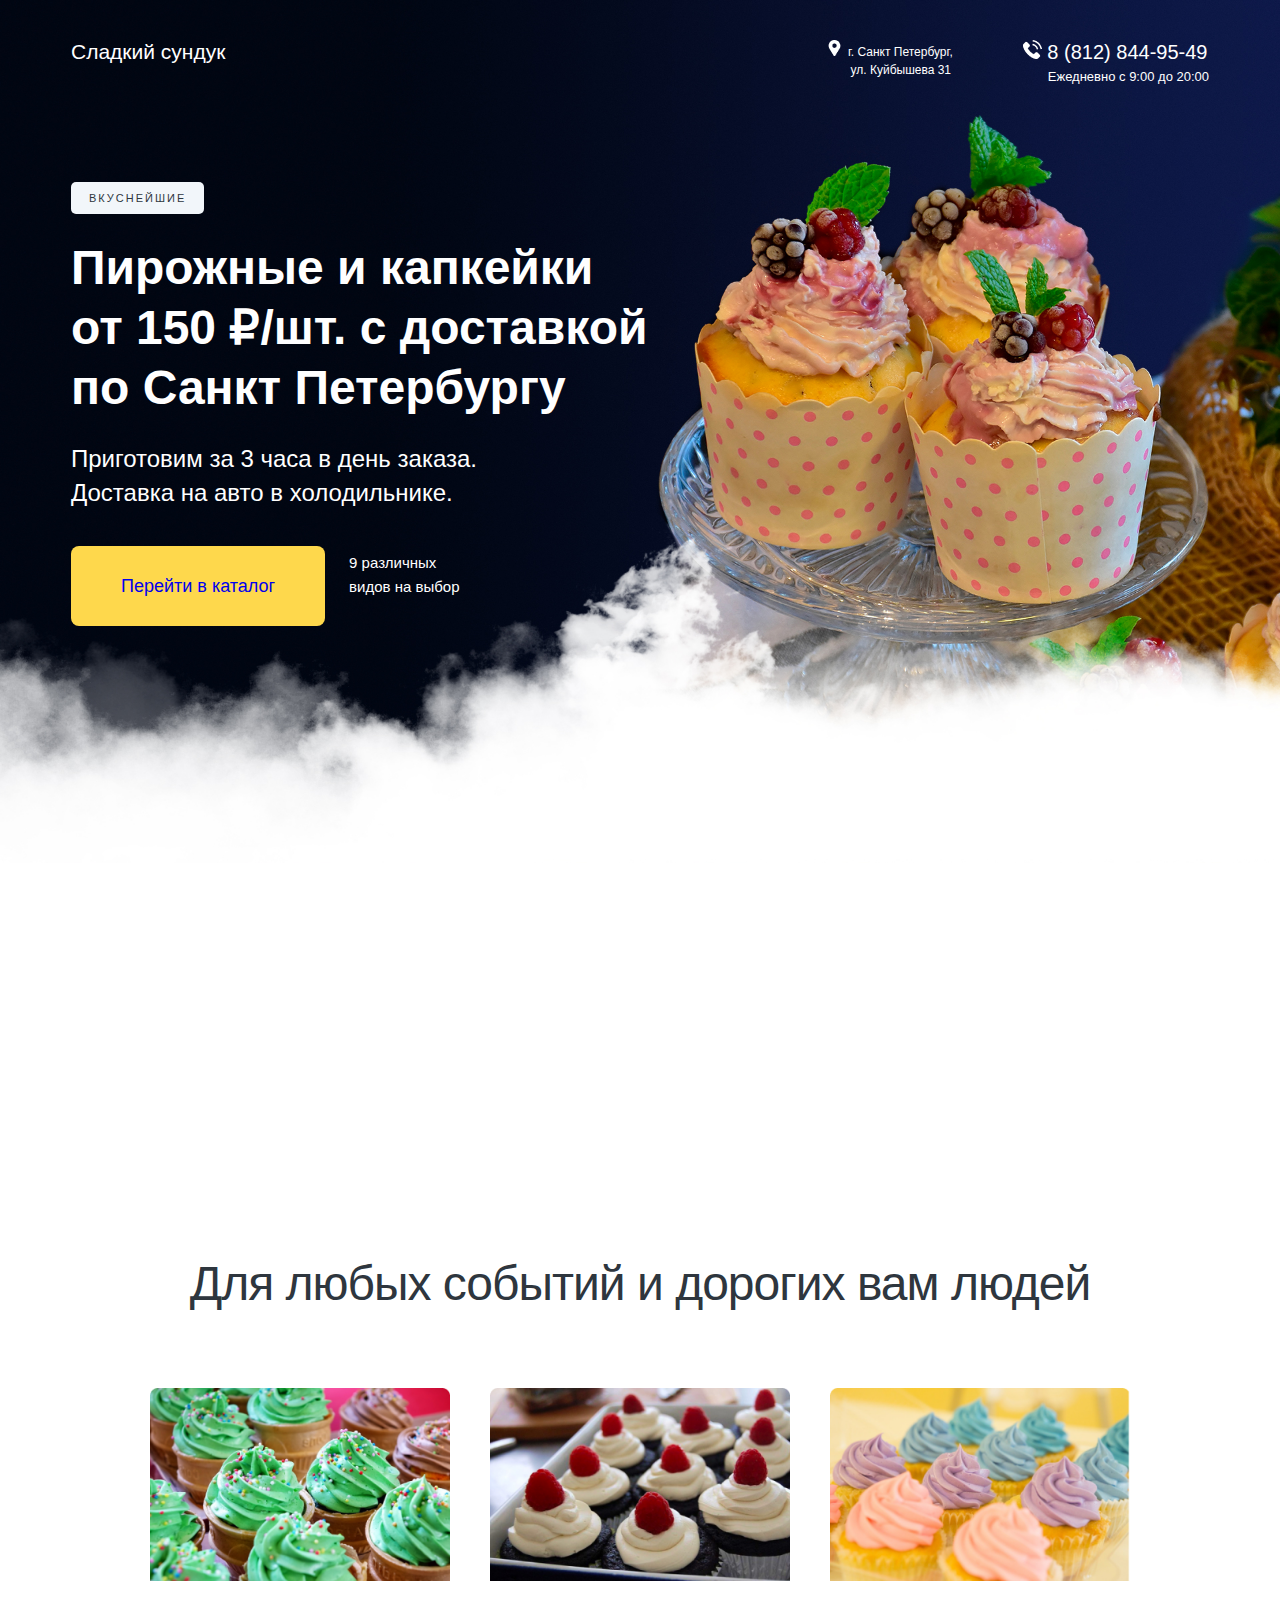
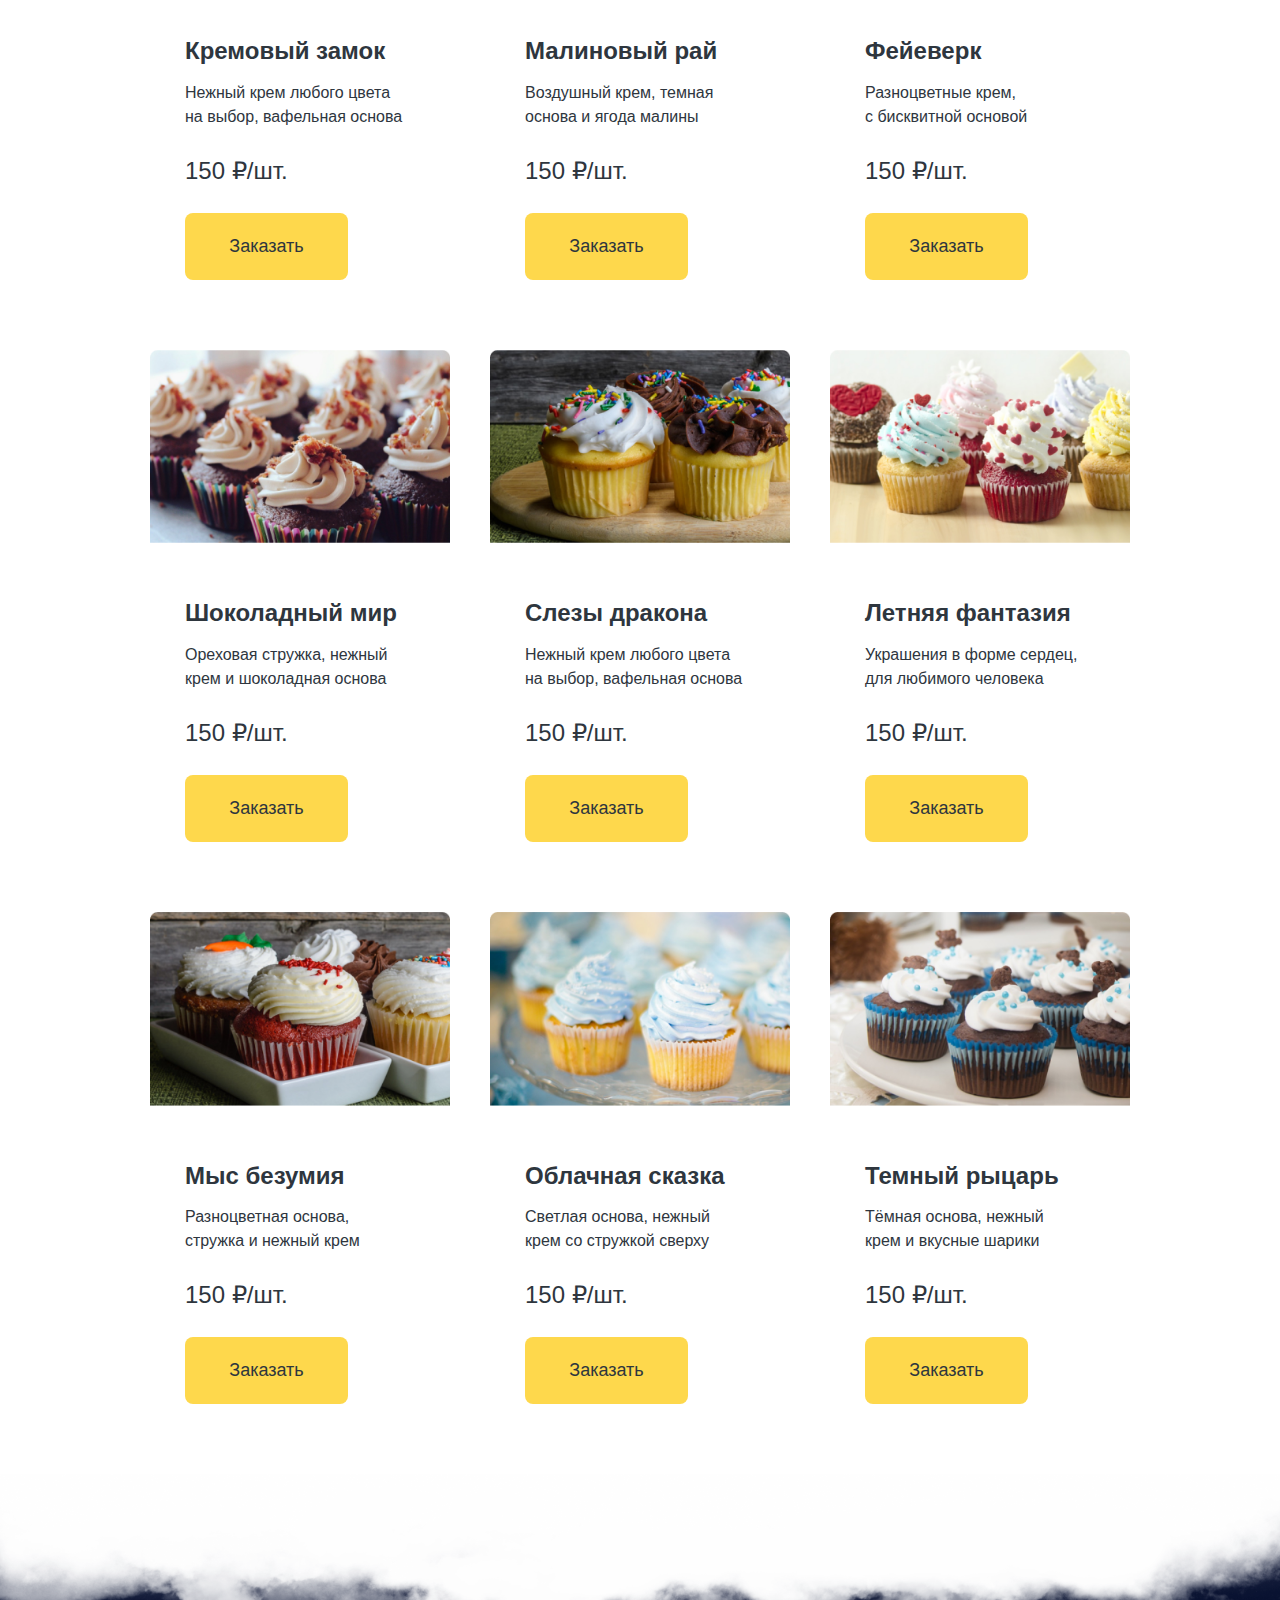
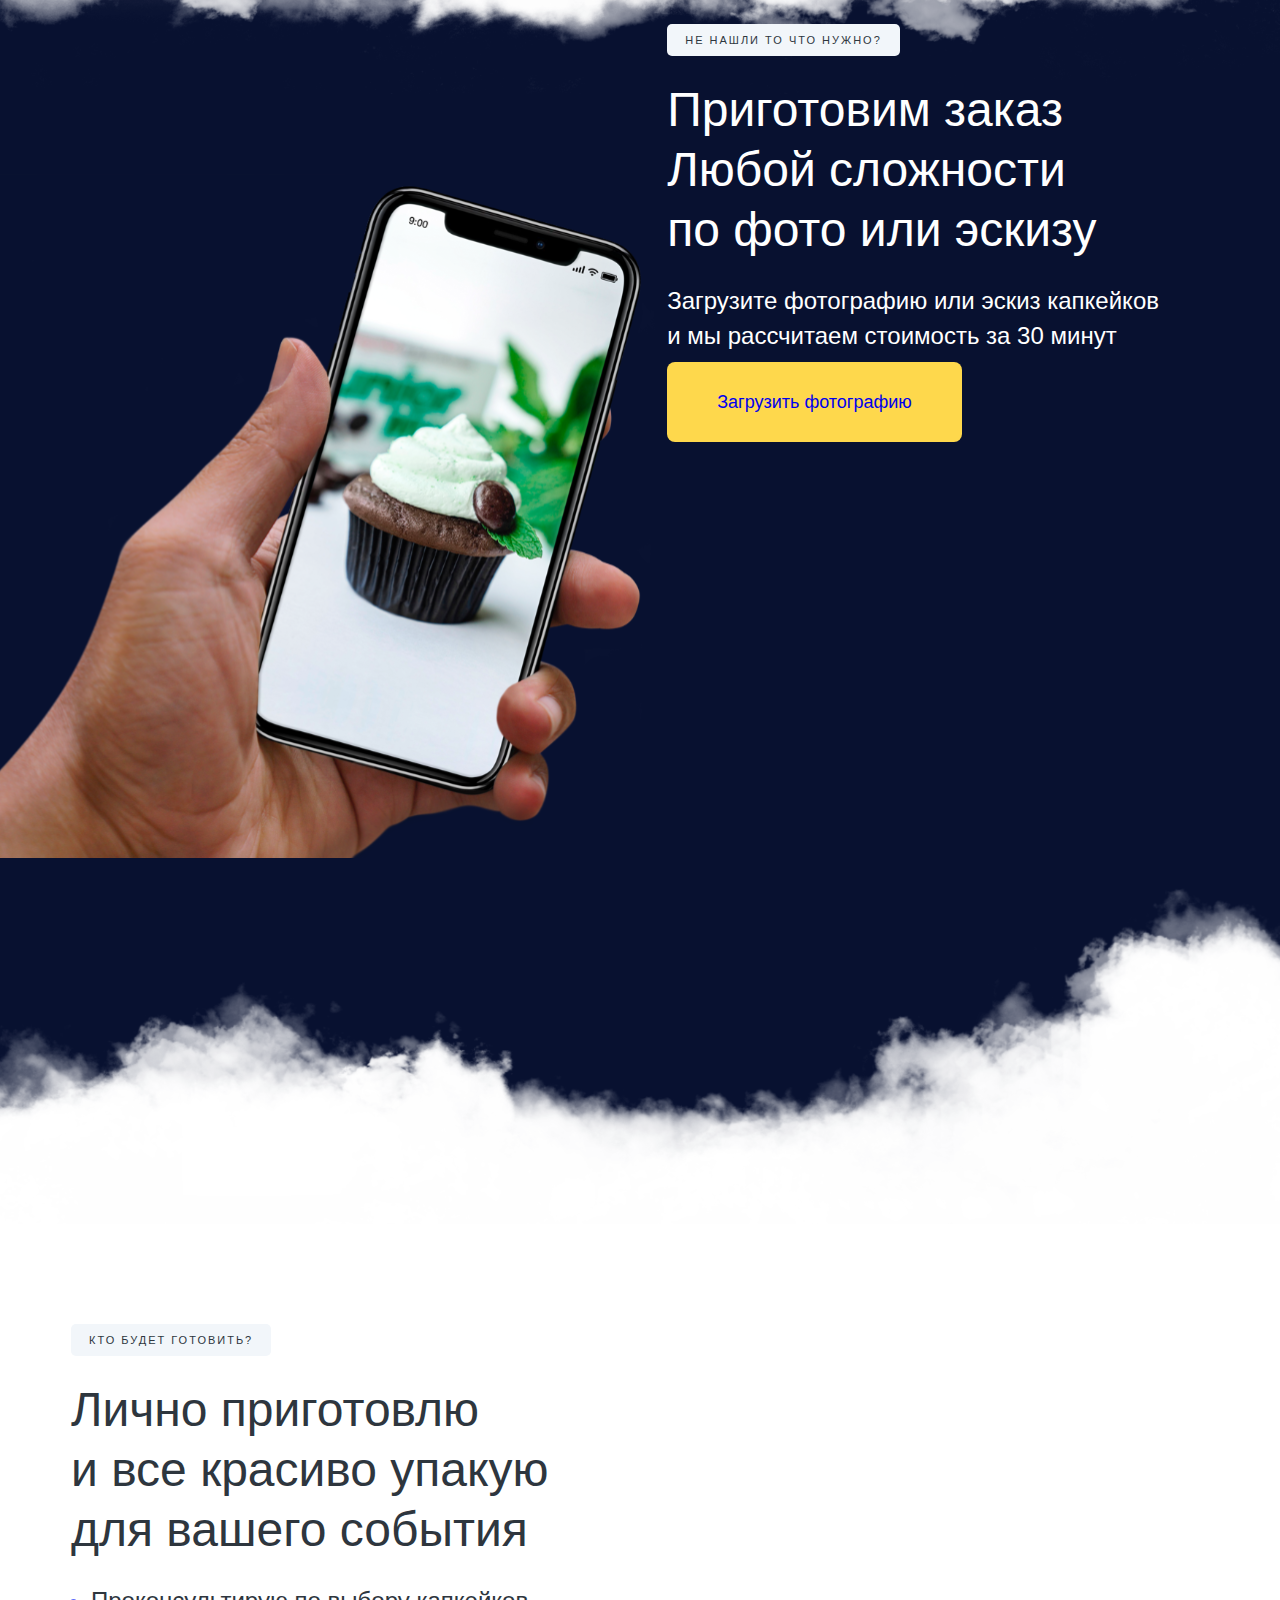
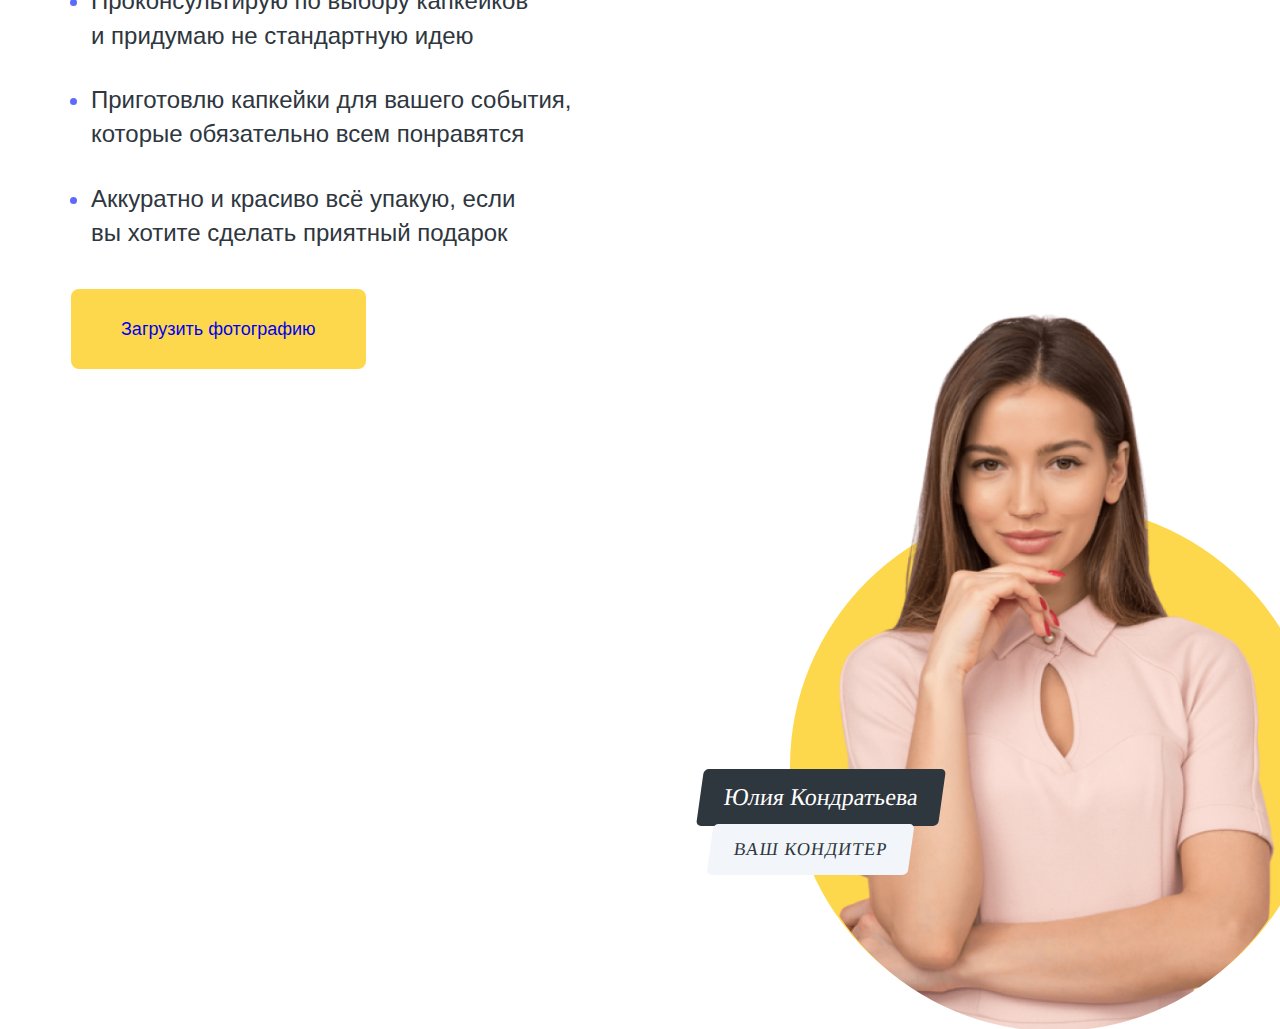
==== commit 7c536fa7: "[fq" ====
--- a/index.html
+++ b/index.html
@@ -53,8 +53,9 @@
 	<img src="./image/berry-1.png" style="position: absolute;top:90px;left:0px; width: 100px;height: 170px;">
 	<img src="./image/berry-2.png" style="position: absolute;top:600px;left:950px; width: 200px;height: 200px;">
 	<img src="./image/leaf.png" style="display:block;position: absolute;top:700px;left:-70px; width: 200px;height: 200px;height"> -->
-	<div class="title-text">Для любых событий и дорогих вам людей </div>
-</div>
+</div>
+
+<div class="title-text">Для любых событий и дорогих вам людей </div>
 
 <div class="wrapper">
 	<div class="catalog-flex">
@@ -103,7 +104,7 @@
 			</div>
 			<div class="catalog-price">
 				150 ₽/шт.
-			</div>
+			</div> 
 			<a href="" class="catalog-button">Заказать</a>
 		</div>
 		<div class="catalog">
@@ -211,7 +212,7 @@
 	<img src="./image/phone-1.svg" style="max-width: 660px;object-fit: cover; position: absolute;top:300px;left:0px">
 		<div class="wrapper">
 			<div class="content-body">
-				<div class="text-body" style="margin-top: 275px; margin-bottom: 30px;">
+				<div class="text-body" style="margin-top: 150px;">
 					<div class="text-title-button text">
 						<button>НЕ НАШЛИ ТО ЧТО НУЖНО?</button>
 					</div>
@@ -230,9 +231,47 @@
 				</div>
 			</div>
 		</div>
-		<img src="./image/obl-1.svg" style="width: 100%;object-fit: cover;position: relative; ">
-	</div>
-</div>
+	</div>
+	<div class="contain-img2">
+	</div>
+</div>
+
+<div class="face-content">
+	<div class="wrapper">
+		<div class="text-body">
+			<div class="text-title-button text-black">
+				<button>КТО БУДЕТ ГОТОВИТЬ?</button>
+			</div>
+			<div class="text-title-content text-black">
+				<h1> Лично приготовлю<br>
+					  и все красиво упакую<br>
+					  для вашего события</h1>
+			</div>
+			<div class="text-text text-black">
+				<ul class="">
+					<li>Проконсультирую по выбору капкейков<br>
+					и придумаю не стандартную идею</li>
+					<li>Приготовлю капкейки для вашего события,<br>
+					которые обязательно всем понравятся </li>
+					<li>Аккуратно и красиво всё упакую, если <br>
+					вы хотите сделать приятный подарок</li>
+				</ul>
+			</div>
+			<div class="button-catalog text-black">
+					<a href="#">Загрузить фотографию</a>
+			</div>
+		</div>
+	</div>
+	<button class="elipse">
+		<button class="shef-name">
+			Юлия Кондратьева
+		</button>
+		<button class="kond">
+			ВАШ КОНДИТЕР
+		</button>
+	</button>
+</div>
+
 </body>
 </html>
 
--- a/css/style.css
+++ b/css/style.css
@@ -11,6 +11,7 @@
 	background: url("../image/bg.png");
 	background-repeat: no-repeat;
 	background-size: 100%;
+	min-height: 140vh;
 }
 
 .wrapper{
@@ -21,12 +22,6 @@
 	padding-right: 16px;
 }
 
-.main__cakes{
-	max-width: 100%;
-	min-height: 10%;
-	position: absolute;
-}
-
 .headers{
 	height: 82px;
 	display: flex;
@@ -38,11 +33,15 @@
 .container{
 	display: flex;
 	flex-direction: row;
-	gap: 67px;
+	gap: 70px;
 }
 
 .text{
 	color: white;
+}
+
+.text-black{
+	color: #2E363E;
 }
 
 .headers__name{
@@ -67,7 +66,7 @@
 
 .headers__address::before{
 	content: '';
-	background: url("D:/site maket/image/icon/metka.png");
+	background: url("../image/icon/metka.png");
 	display: inline-block;
 	width: 19px;
 	height: 19px;
@@ -83,7 +82,7 @@
 
 .headers_number::before{
 	content: '';
-	background: url("D:/site maket/image/icon/Vector.png");
+	background: url("../image/icon/Vector.png");
 	display: inline-block;
 	width: 19px;
 	height: 19px;
@@ -117,7 +116,6 @@
 	font-family: "Montserrat", sans-serif;
 	font-size: 11px;
 	font-weight: 400px;
-	line-height: 16.5px;
 	letter-spacing: 2px;
 	background: #F2F6FA;
 	border-radius: 5px;
@@ -140,7 +138,7 @@
 	margin-bottom: 40px;
 	font-family: "Montserrat", sans-serif;
 	font-size: 24px;
-	font-weight: regular;
+	font-weight: normal;
 	line-height: 34.36px;
 }
 
@@ -174,7 +172,7 @@
 
 .title-text{
 	text-align: center;
-	margin-top:300px;
+/*	margin-top:300px;*/
 	bottom: 80px;
 	color:#2E363E;
 	font-family: "Montserrat", sans-serif;
@@ -269,11 +267,21 @@
 	background: url("../image/obl.svg");
 	background-repeat: no-repeat;
 	background-size: 100%;
+	min-height: 100vh;
+}
+
+.contain-img2{
+	background: url("../image/obl-1.svg");
+	background-repeat: no-repeat;
+	background-size: cover;
+	min-height: 50vh;
+	position: relative;
 }
 
 .content{
 	background:#081130 ;
 	position: relative;
+/*	padding-bottom: 500px;*/
 }
 
 .content-body{
@@ -287,4 +295,97 @@
 	font-size: 48px;
 	font-weight:500;
 	margin-bottom: 24px;
-}+	line-height: 60px;
+}
+
+.face-content{
+	position: relative;
+	min-height: 100vh;
+}
+
+ul{
+	list-style: disc;
+	padding-left: 20px;
+}
+
+ul li{
+	padding-bottom: 30px;
+}
+
+li::marker{
+	color: #5D6AFB;
+}
+
+.elipse{
+	border-radius: 19.9em/50%;
+	width: 530px;
+	height: 525px;
+	background: #FED84C;
+	position: absolute;
+	top: 780px;
+	left: 790px;
+	border:none;
+}
+
+.elipse:after{
+	content: '';
+	background: url('../image/woman-1.png');
+	display: block;
+	background-size: 100%;
+	background-repeat: no-repeat;
+	width: 440px;
+	height: 515px; 
+	position: absolute;
+	top: 10px;
+	left:45px;
+	clip-path: padding-box circle(54.2%);
+}
+
+.elipse:before{
+	content: '';
+	background: url('../image/woman-2.png');
+	display: block;
+	background-size: 100%;
+	background-repeat: no-repeat;
+	width: 440px;
+	height: 440px; 
+	position: absolute;
+	top: -190px;
+	left:45px;
+}
+
+.shef-name{
+	background: #2E363E;
+	color: white;
+	padding: 15px 0;
+	border:none;
+	font-family: Montserrat;
+	font-size: 24px;
+	font-weight: 500;
+	text-align: center;
+	position: absolute;
+	left:700px;
+	top:1045px;
+	padding-left:24px;
+	padding-right: 24px;
+	transform: skew(-8deg);
+	border-radius: 5px;
+}
+
+.kond{
+	background: #F2F6FA;
+	color:#2E363E;
+	padding: 15px 0;
+	border:none;
+	font-family: Montserrat;
+	font-size: 18px;
+	font-weight: 400;
+	letter-spacing: 1px;
+	position: absolute;
+	left:710px;
+	top: 1100px;
+	padding-left:24px;
+	padding-right: 24px;
+	transform: skew(-8deg);
+	border-radius: 5px;
+}
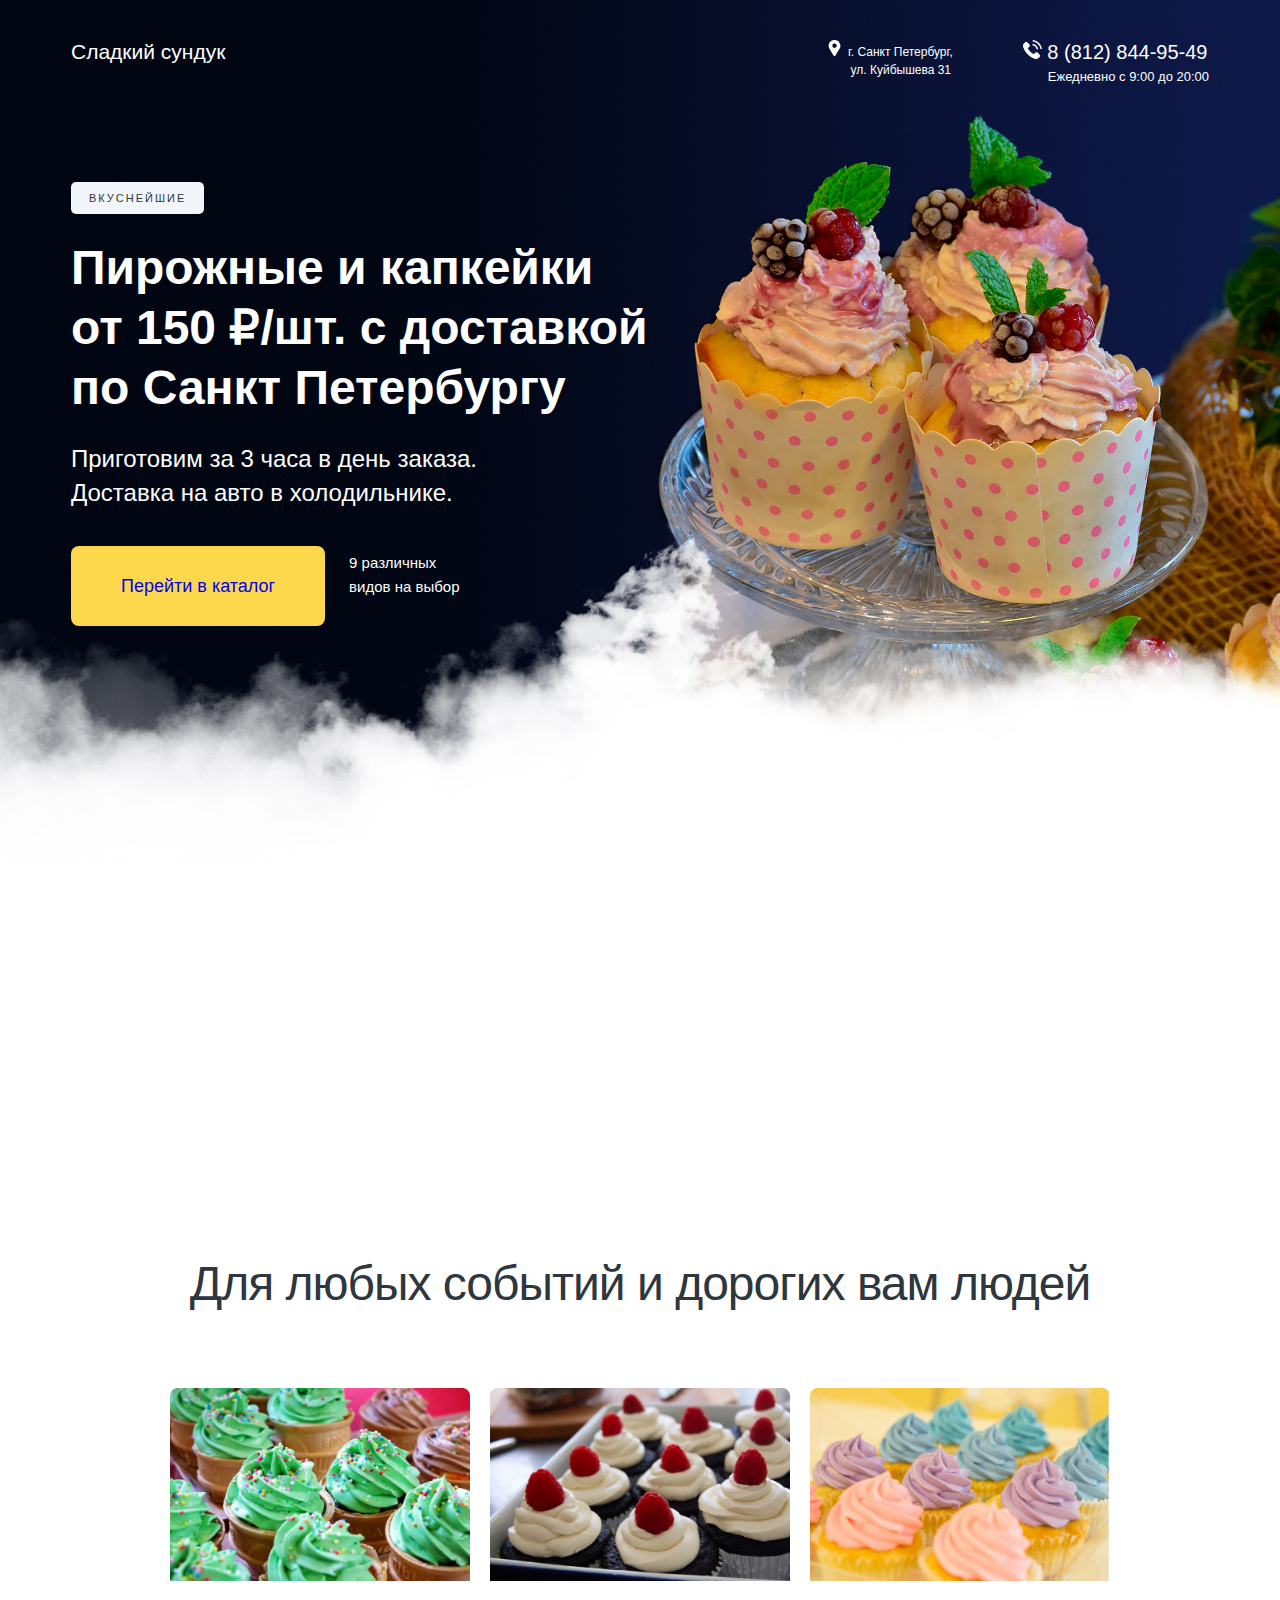
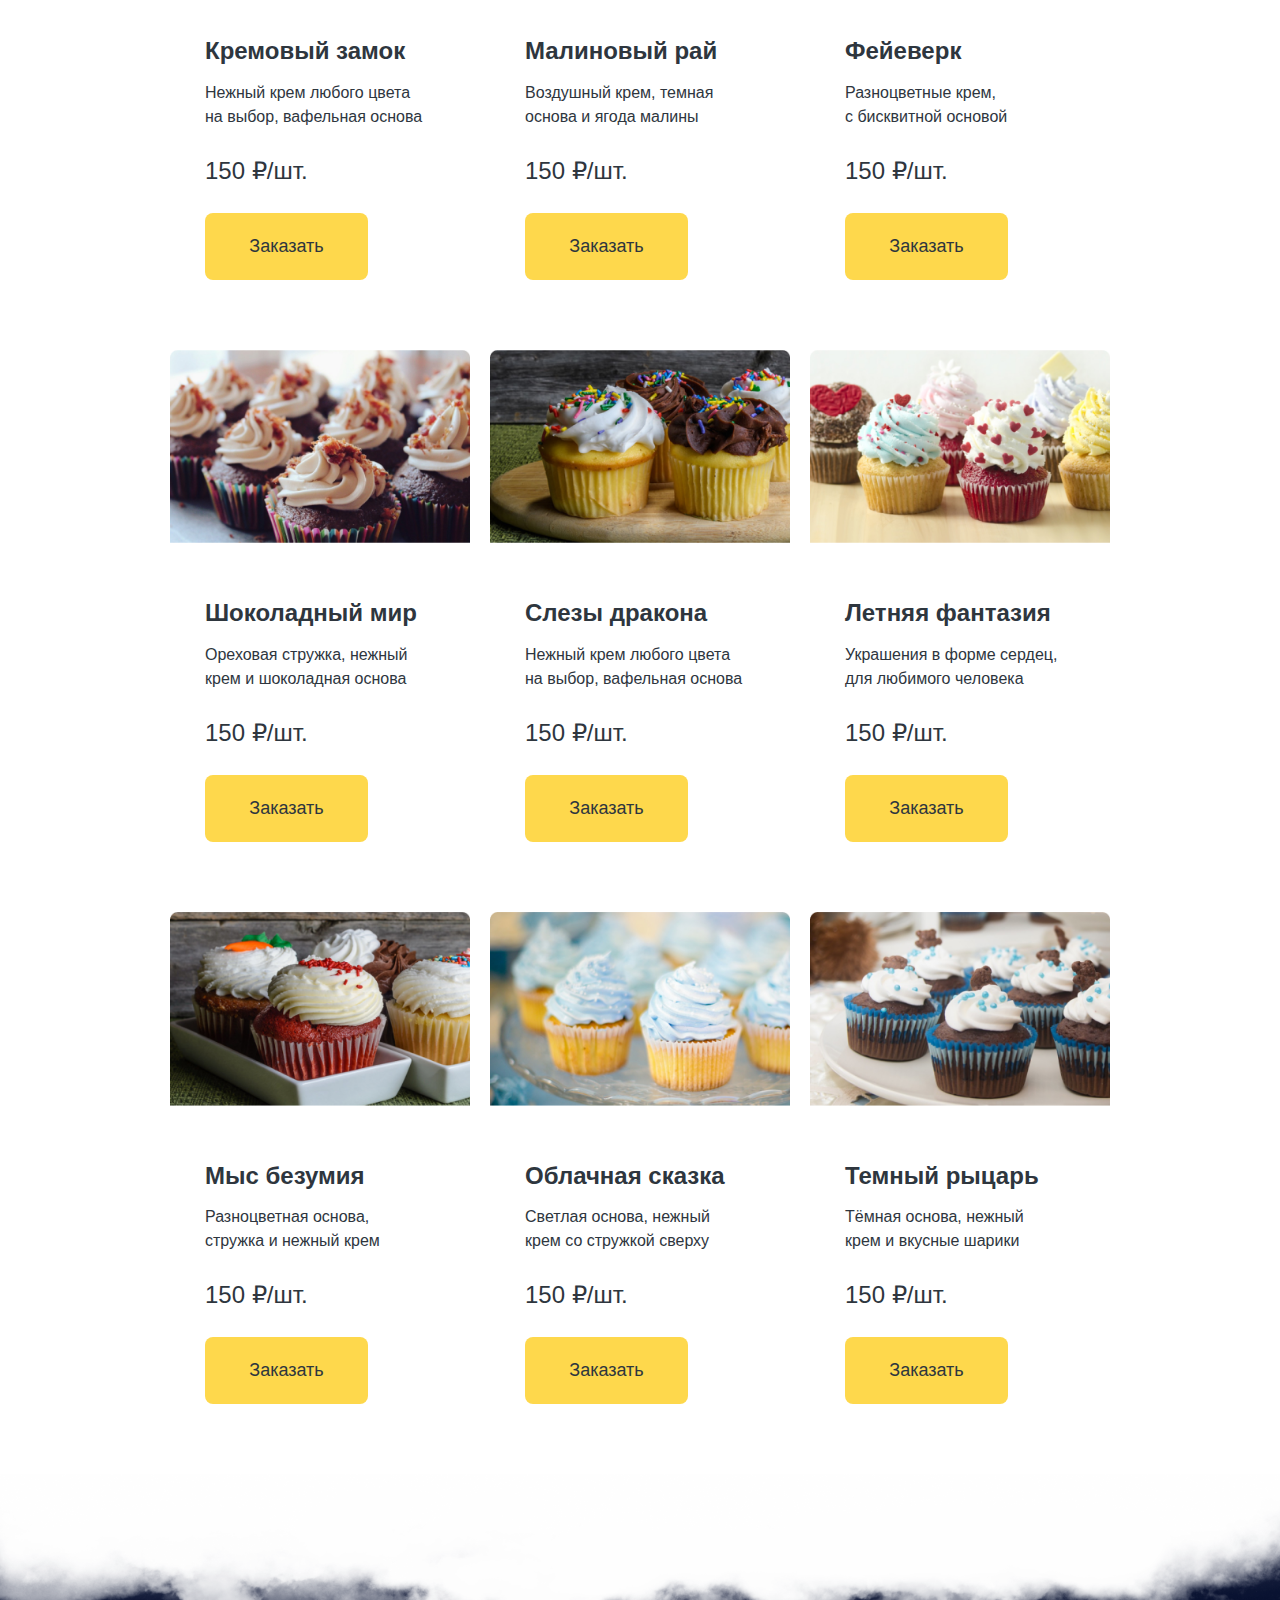
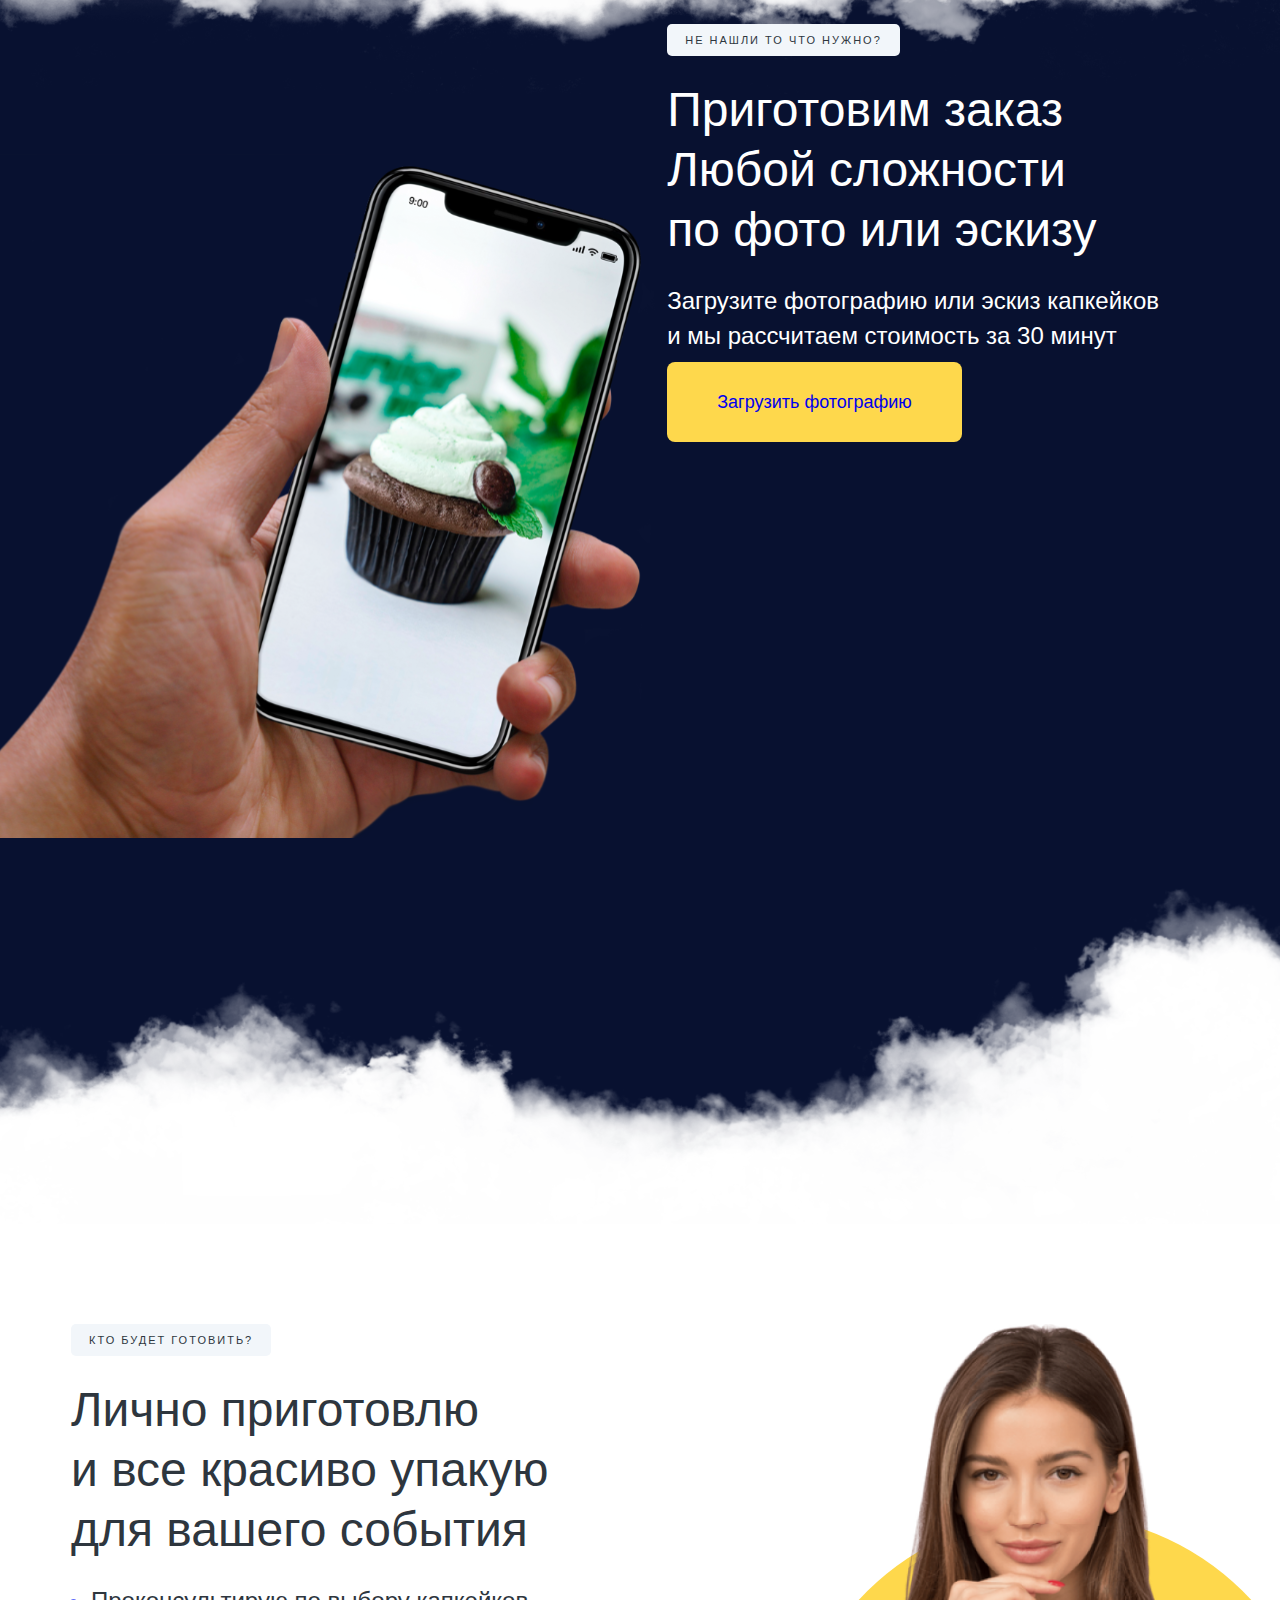
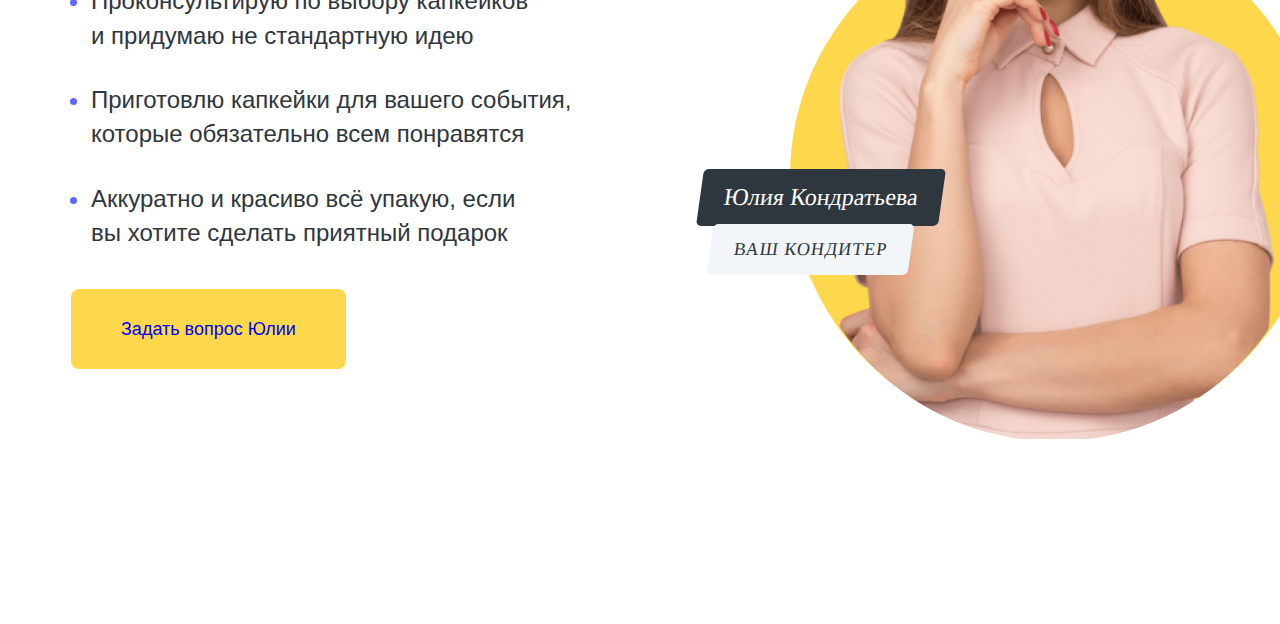
==== commit 5373d4b0: "h" ====
--- a/index.html
+++ b/index.html
@@ -209,7 +209,7 @@
 
 <div class="content">
 	<div class="contain-img">
-	<img src="./image/phone-1.svg" style="max-width: 660px;object-fit: cover; position: absolute;top:300px;left:0px">
+	<img src="./image/phone-1.svg" style="max-width: 660px;object-fit: cover; position: absolute;top:280px;left:0px">
 		<div class="wrapper">
 			<div class="content-body">
 				<div class="text-body" style="margin-top: 150px;">
@@ -258,7 +258,7 @@
 				</ul>
 			</div>
 			<div class="button-catalog text-black">
-					<a href="#">Загрузить фотографию</a>
+					<a href="#">Задать вопрос Юлии</a>
 			</div>
 		</div>
 	</div>
--- a/css/style.css
+++ b/css/style.css
@@ -3,7 +3,7 @@
 }
 
 body{
-	overflow-x:hidden;
+/*	overflow-x:visible;*/
 }
 
 
@@ -186,8 +186,8 @@
 	flex-direction: row;
 	margin-top:80px;
 	flex-wrap: wrap;
-	margin-left: -20px;
-	margin-right: -20px;
+	margin-left: -10px;
+	margin-right: -10px;
 	justify-content: center;
 }
 
@@ -196,8 +196,8 @@
 	display: flex;
 	flex-direction: column;
 	flex:1 1 33.333%;
-	margin-left: 20px;
-	margin-right: 20px;
+	margin-left: 10px;
+	margin-right: 10px;
 }
 
 
@@ -281,7 +281,6 @@
 .content{
 	background:#081130 ;
 	position: relative;
-/*	padding-bottom: 500px;*/
 }
 
 .content-body{
@@ -314,6 +313,8 @@
 
 li::marker{
 	color: #5D6AFB;
+	width: 10px;
+	height: 10px;
 }
 
 .elipse{
@@ -322,7 +323,7 @@
 	height: 525px;
 	background: #FED84C;
 	position: absolute;
-	top: 780px;
+	top: 190px;
 	left: 790px;
 	border:none;
 }
@@ -365,7 +366,7 @@
 	text-align: center;
 	position: absolute;
 	left:700px;
-	top:1045px;
+	top:445px;
 	padding-left:24px;
 	padding-right: 24px;
 	transform: skew(-8deg);
@@ -383,7 +384,7 @@
 	letter-spacing: 1px;
 	position: absolute;
 	left:710px;
-	top: 1100px;
+	top: 500px;
 	padding-left:24px;
 	padding-right: 24px;
 	transform: skew(-8deg);
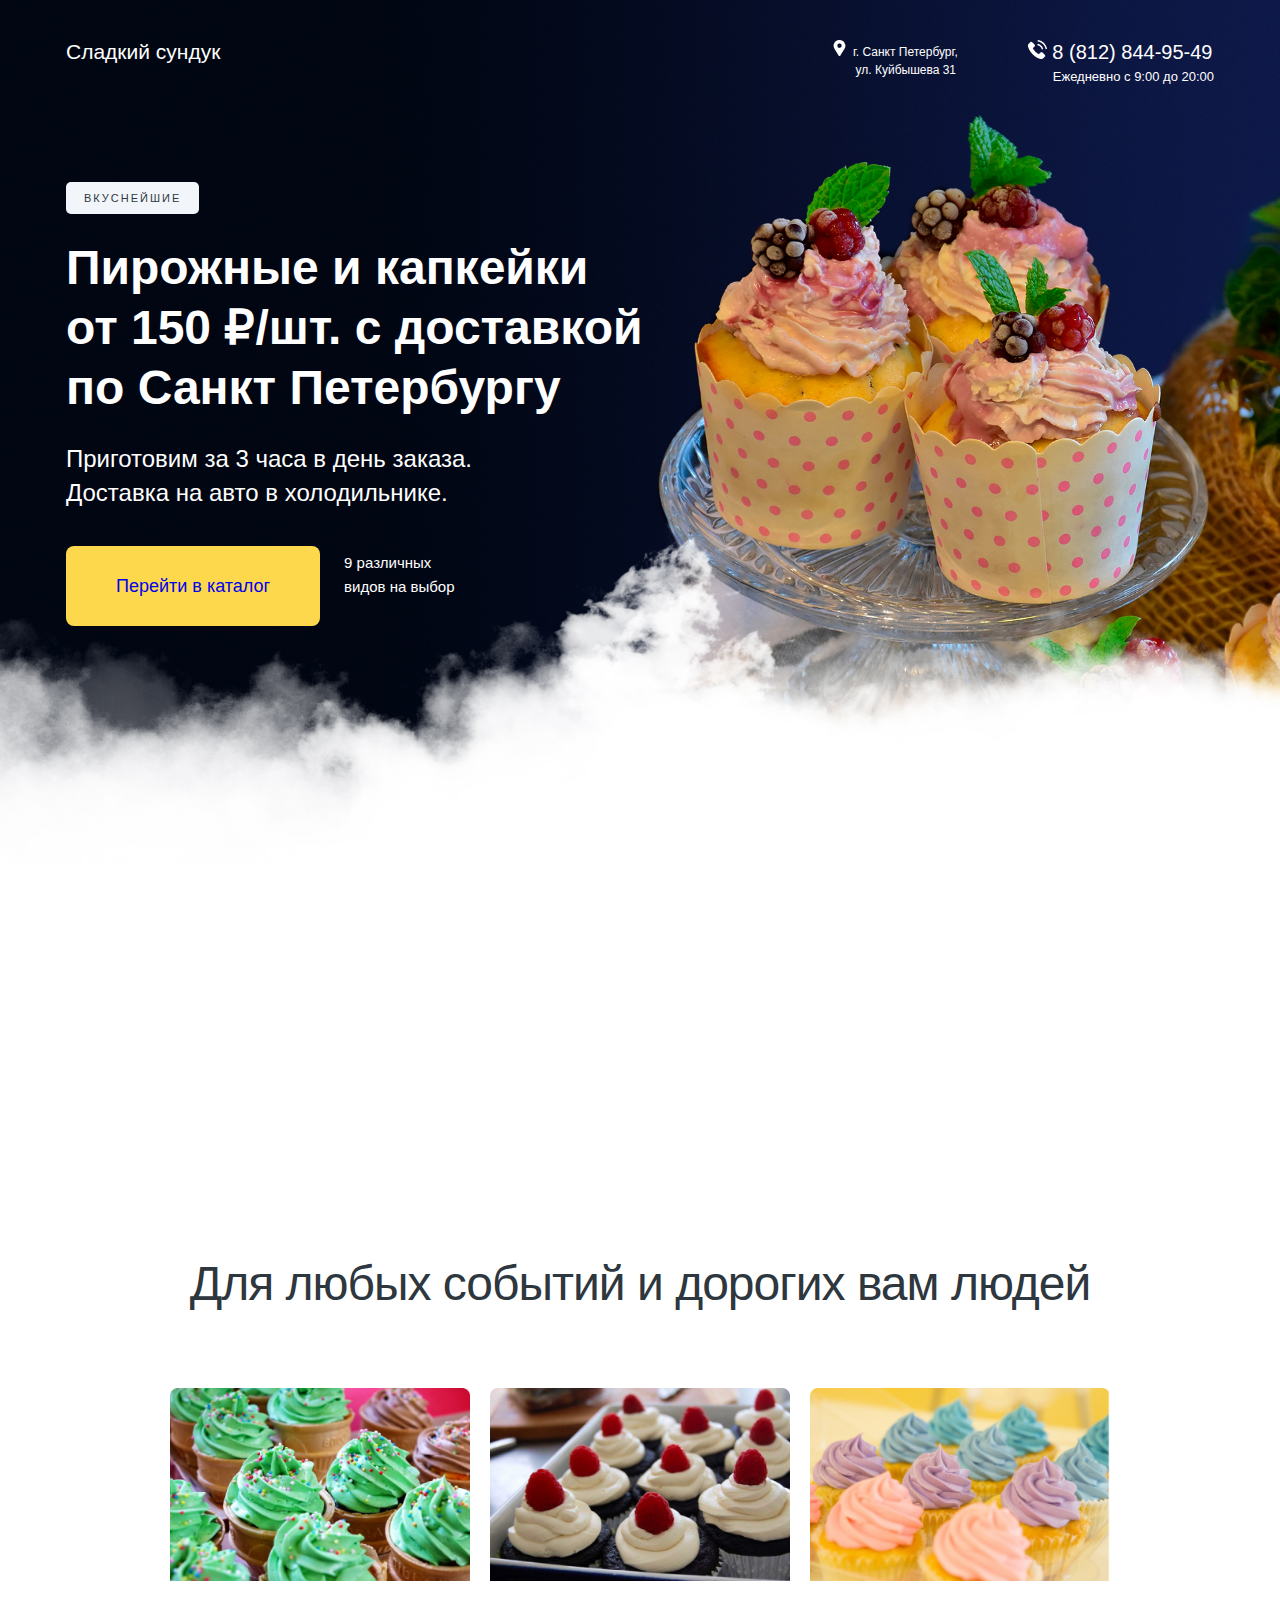
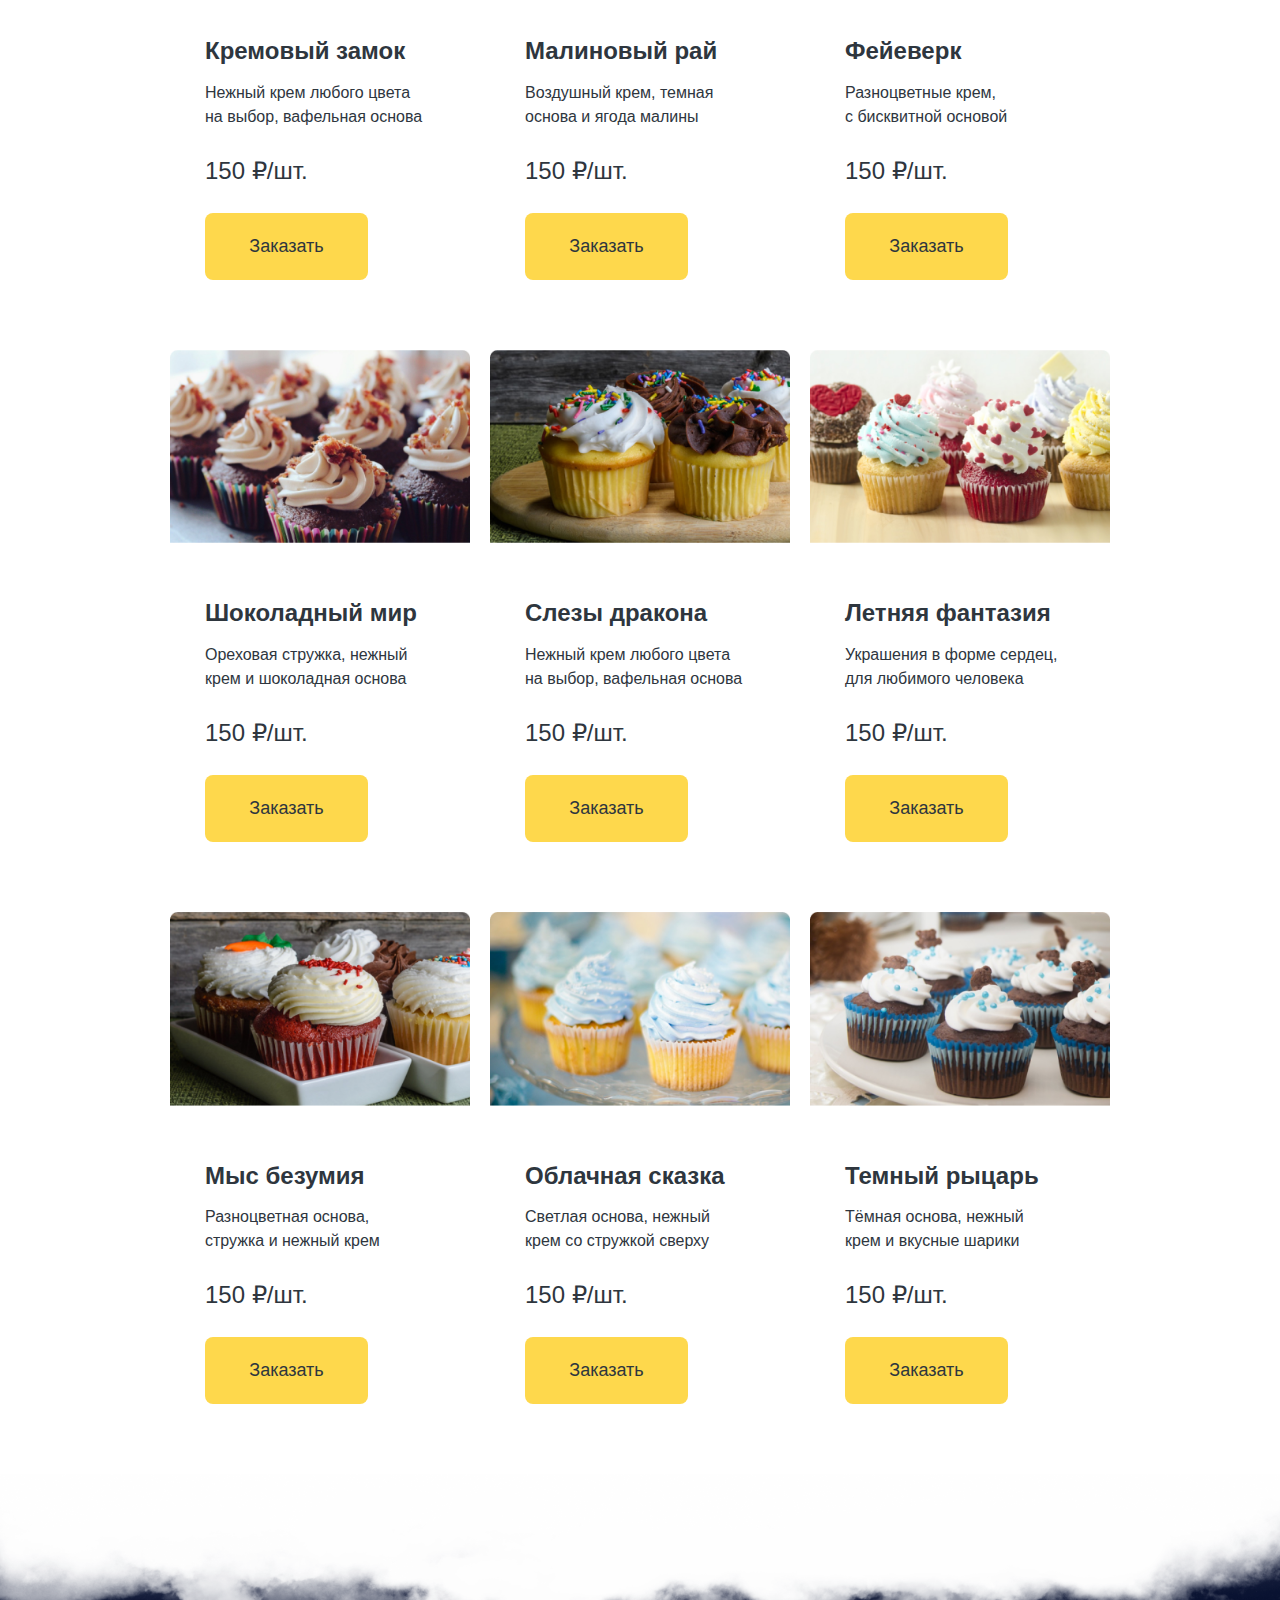
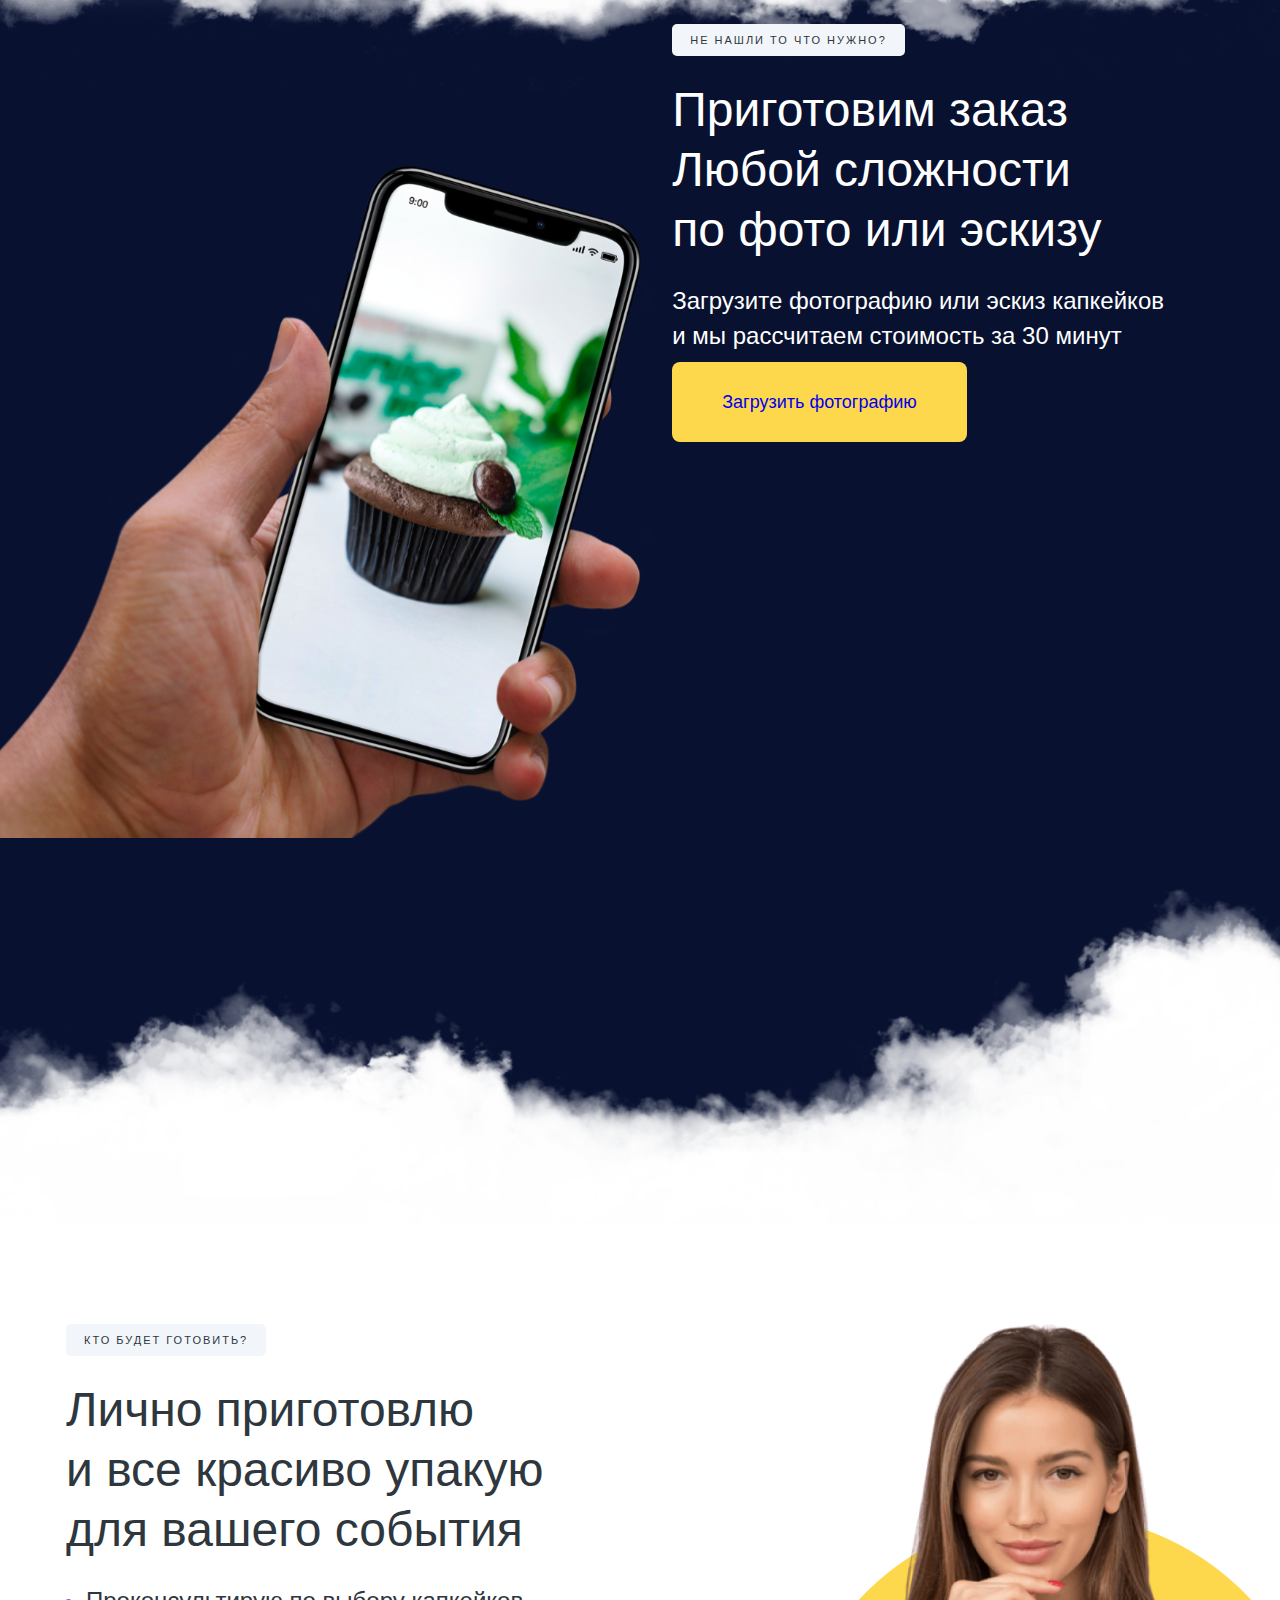
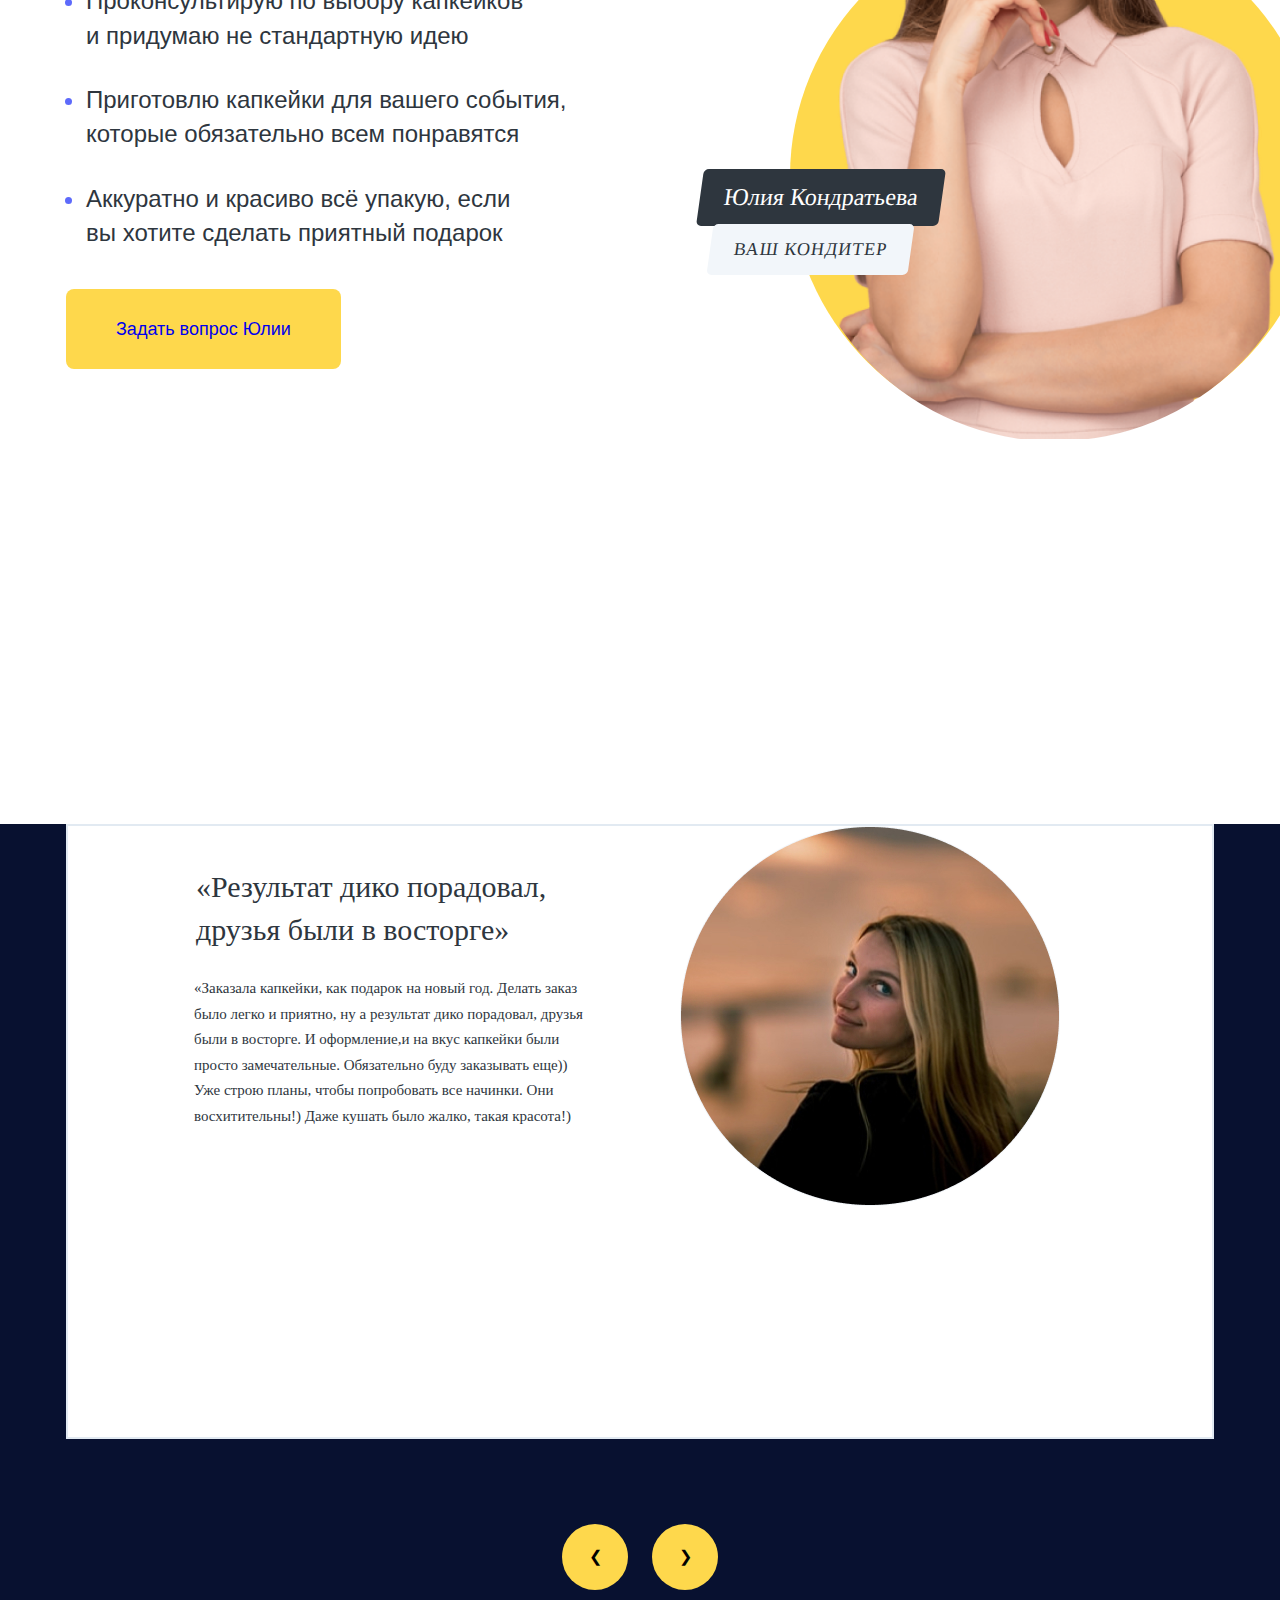
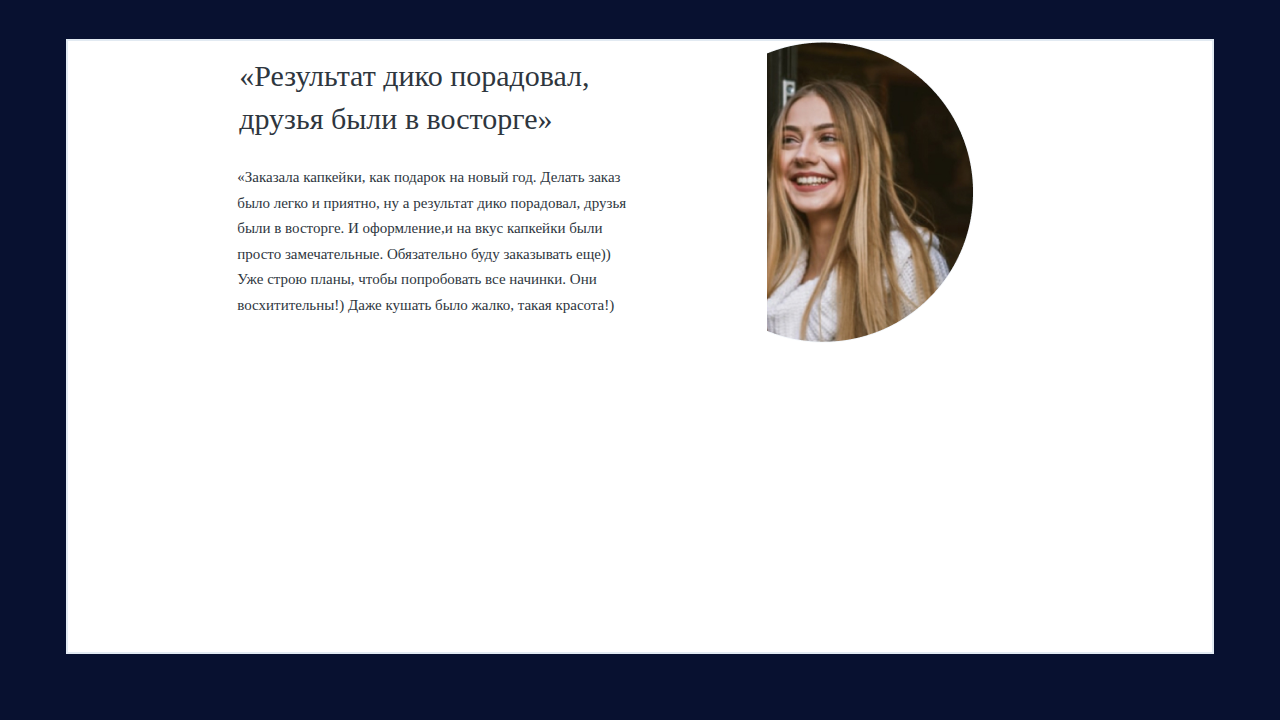
==== commit e5a6d4df: "hm" ====
--- a/index.html
+++ b/index.html
@@ -4,6 +4,7 @@
 	<meta charset="UTF-8">
 	<meta name="viewport" content="width=device-width, initial-scale=1.0">
 	<title>Пирожные</title>
+	<script type="text/javascript" src="index.js"></script>
 	<link rel="stylesheet" href="css/reset css.css">
 	<link rel="stylesheet" href="css/style.css">
 </head>
@@ -272,6 +273,43 @@
 	</button>
 </div>
 
+<div class="report-slider">
+	<div class="wrapper">
+		<div class="slide-body">
+			<div class="slidebar">
+				<div class="slide">
+					<div class="title-report">
+						«Результат дико порадовал, друзья были в восторге»
+					</div>
+					<div class="text-report">
+						«Заказала капкейки, как подарок на новый год. Делать заказ было легко и приятно, ну а результат дико порадовал, друзья были в восторге. И оформление,и на вкус капкейки были просто замечательные. Обязательно буду заказывать еще)) Уже строю планы, чтобы попробовать все начинки. Они восхитительны!) Даже кушать было жалко, такая красота!) 
+					</div>
+					<div class="img-report">
+						<img src="./image/report-man.png" alt="">
+					</div>
+				</div>
+			</div>
+			<div class="slidebar">
+				<div class="slide">
+					<div class="title-report">
+						«Результат дико порадовал, друзья были в восторге»
+					</div>
+					<div class="text-report">
+						«Заказала капкейки, как подарок на новый год. Делать заказ было легко и приятно, ну а результат дико порадовал, друзья были в восторге. И оформление,и на вкус капкейки были просто замечательные. Обязательно буду заказывать еще)) Уже строю планы, чтобы попробовать все начинки. Они восхитительны!) Даже кушать было жалко, такая красота!) 
+					</div>
+					<div class="img-report">
+						<img src="./image/report-man2.png" alt="">
+					</div>
+				</div>
+			</div>
+			<div class="slide-button">
+				<a class="previous s-button" onclick="previousSlide()">&#10094;</a>
+				<a class="next s-button" onclick="nextSlide()">&#10095;</a> 
+			</div>
+		</div>
+	</div>
+</div>
+
 </body>
 </html>
 
--- a/css/style.css
+++ b/css/style.css
@@ -3,7 +3,7 @@
 }
 
 body{
-/*	overflow-x:visible;*/
+	overflow-x:hidden;
 }
 
 
@@ -15,7 +15,7 @@
 }
 
 .wrapper{
-	max-width: 1170px;
+	max-width: 1180px;
 	margin-left: auto;
 	margin-right: auto;
 	padding-left: 16px;
@@ -390,3 +390,81 @@
 	transform: skew(-8deg);
 	border-radius: 5px;
 }
+
+.slide-body{
+	display: in;
+}	
+
+.report-slider{
+	background:#081130
+}
+
+.slidebar {
+	margin-top: 200px;
+	height: 615px;
+	border: 2px solid #E2EAF2;
+	transition: 1s all;
+	background: white;
+}
+
+.slide {
+	display: grid;
+/*	grid-template-rows:100px 100px 200px;*/
+/*	grid-template-columns: 200px 300px 100px;*/
+	grid-template-areas:
+	 "A A A A   C C C C"
+    "B B B B   C C C C"
+    "B B B B   C C C C";
+    row-gap: 24px;
+}
+
+.title-report {
+	color: #2E363E;
+	width: 460px;
+	font-family: Montserrat;
+	font-size: 30px;
+	font-weight: 500;
+	line-height: 42.9px;
+	grid-area: A;
+	justify-self: center;
+	align-self: end;
+	padding-left: 52px;
+}
+.text-report {
+	color: #2E363E;
+	font-family: Montserrat;
+	font-size: 15px;
+	font-weight: 400;
+	line-height: 25.5px;
+	grid-area: B;
+	width: 430px;
+	justify-self: center;
+	padding-left: 35px;
+}
+
+.img-report {
+	grid-area: C;
+	align-self: start;
+}
+
+.slide-button{
+	display: flex;
+	justify-content: center;
+	gap:24px;
+	position: relative;
+	bottom: 730px;
+}
+
+.s-button{
+	display: flex;
+	justify-content: center;
+	align-items: center;
+	width: 66px;
+	height: 66px;
+	background: #FED84C;
+	border-radius: 360px;
+}
+
+.s-button:hover{
+	cursor: pointer;
+}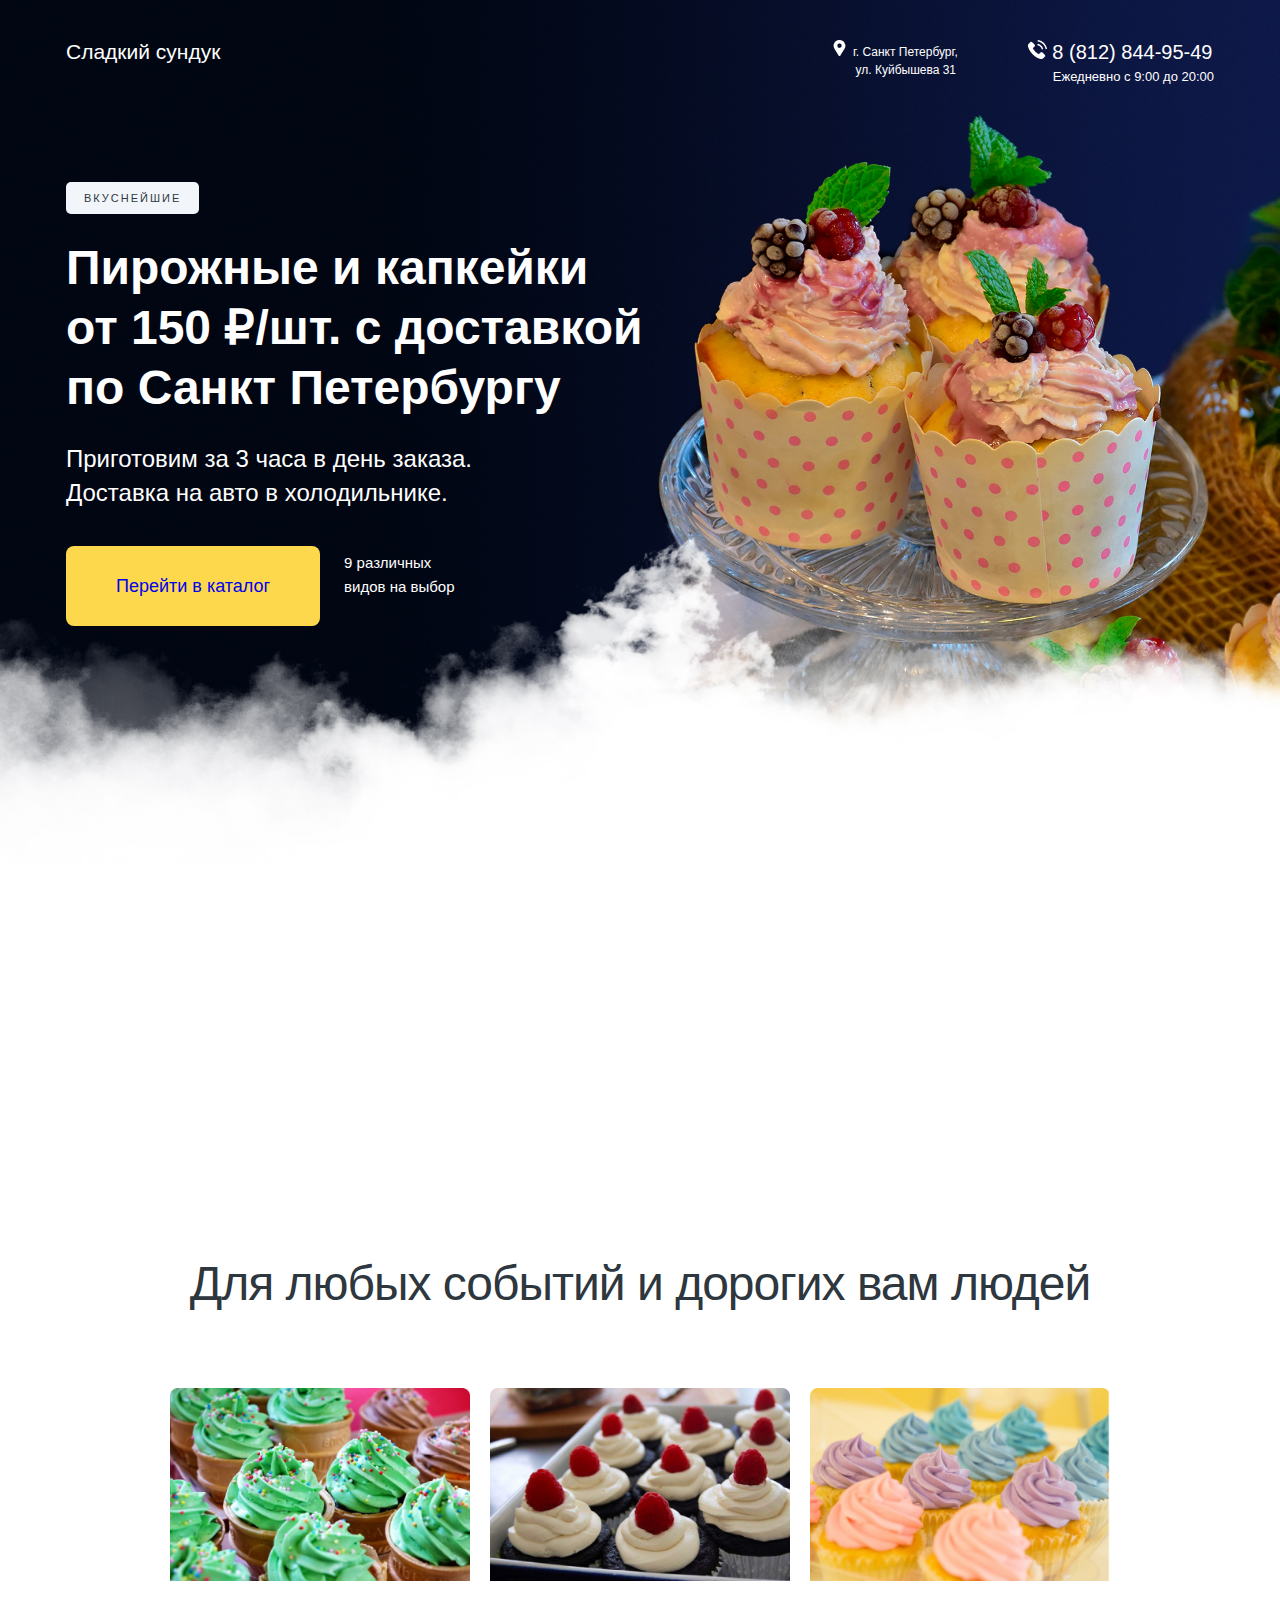
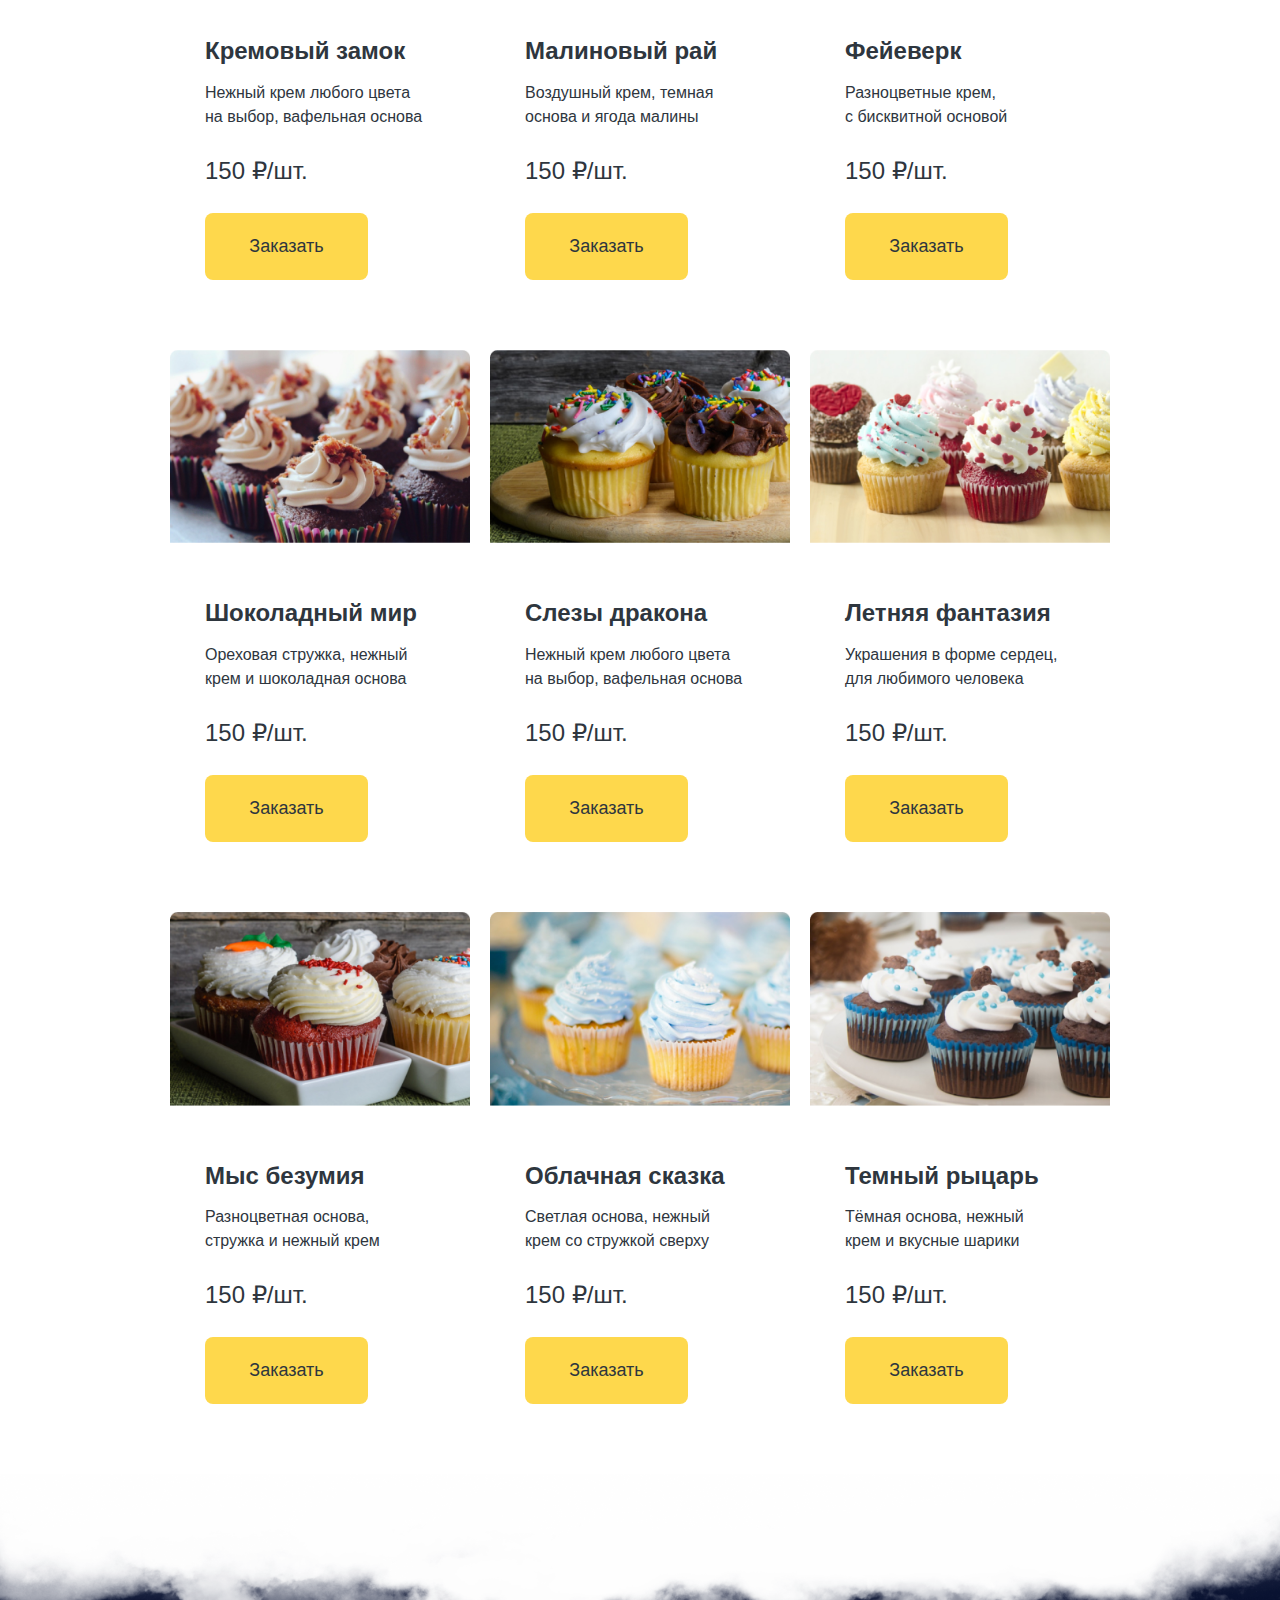
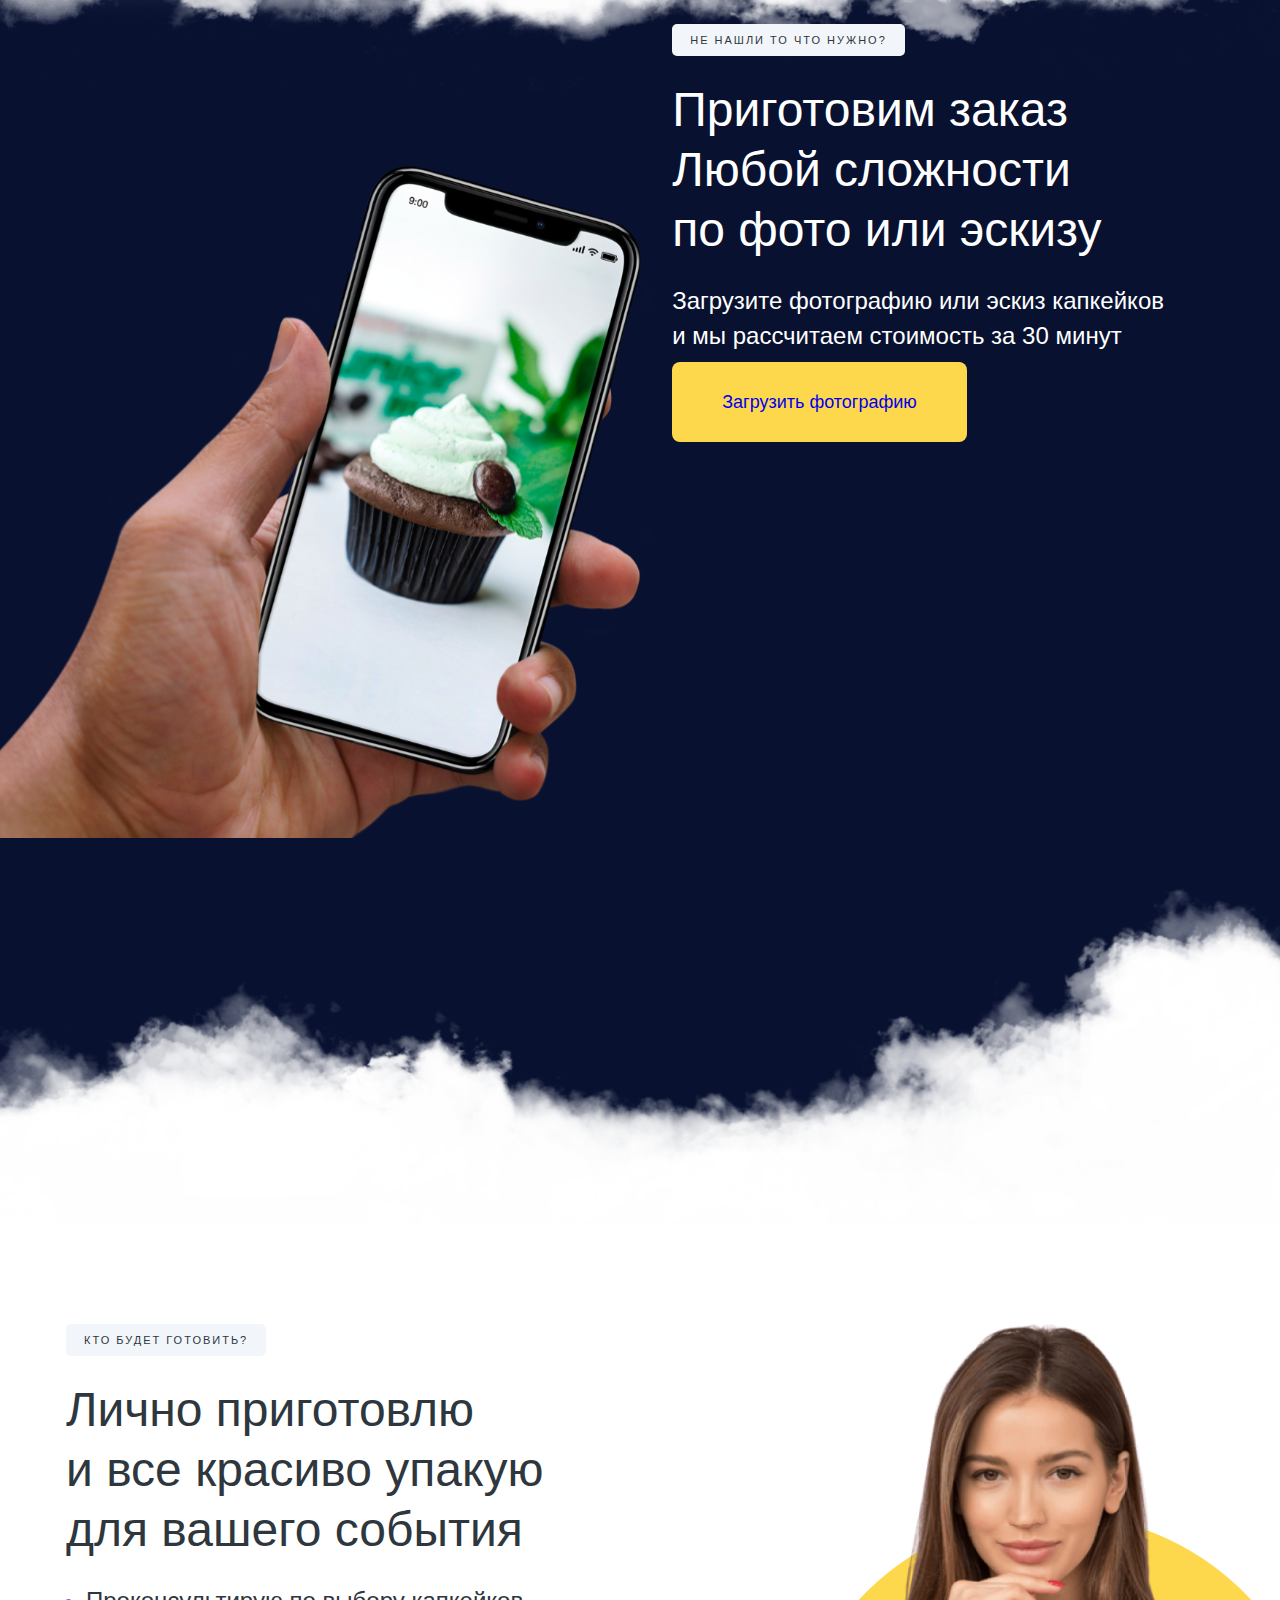
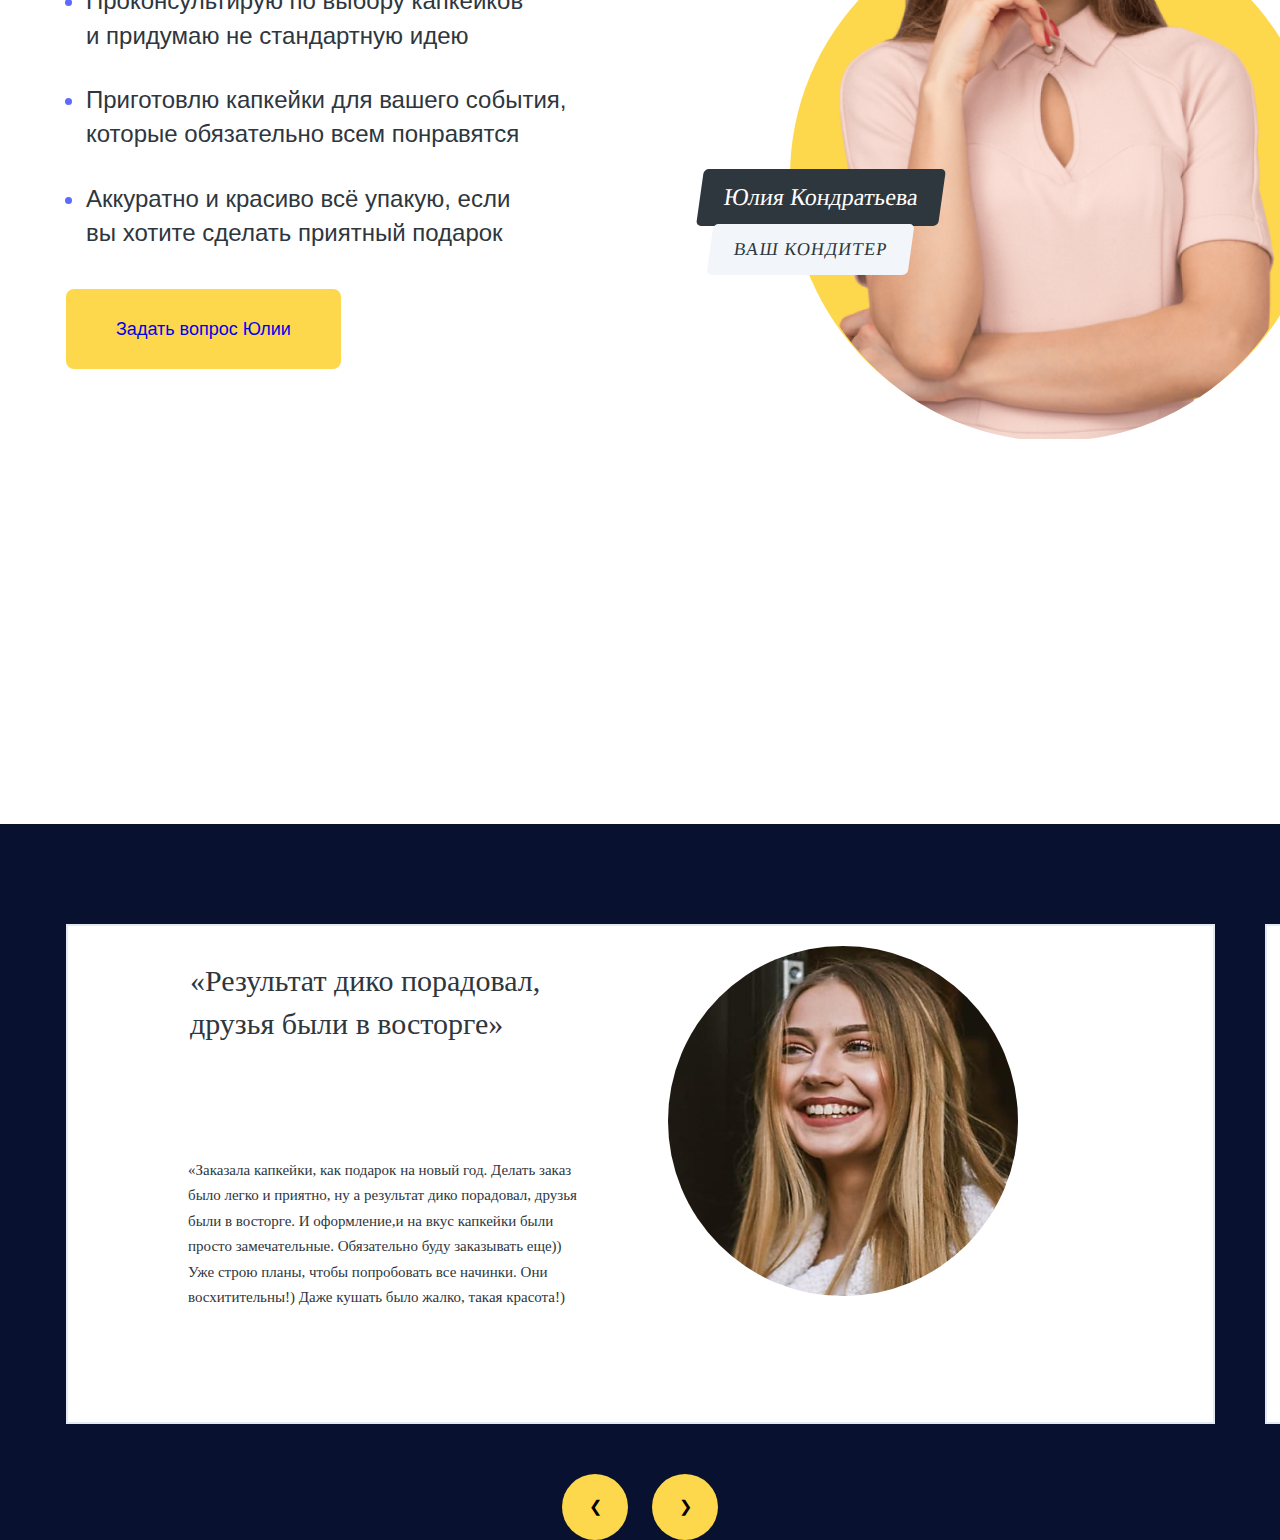
==== commit d391bcd1: "f" ====
--- a/index.html
+++ b/index.html
@@ -273,40 +273,92 @@
 	</button>
 </div>
 
-<div class="report-slider">
+<div class="content-slides">
 	<div class="wrapper">
-		<div class="slide-body">
-			<div class="slidebar">
-				<div class="slide">
-					<div class="title-report">
-						«Результат дико порадовал, друзья были в восторге»
-					</div>
-					<div class="text-report">
-						«Заказала капкейки, как подарок на новый год. Делать заказ было легко и приятно, ну а результат дико порадовал, друзья были в восторге. И оформление,и на вкус капкейки были просто замечательные. Обязательно буду заказывать еще)) Уже строю планы, чтобы попробовать все начинки. Они восхитительны!) Даже кушать было жалко, такая красота!) 
-					</div>
-					<div class="img-report">
-						<img src="./image/report-man.png" alt="">
-					</div>
-				</div>
-			</div>
-			<div class="slidebar">
-				<div class="slide">
-					<div class="title-report">
-						«Результат дико порадовал, друзья были в восторге»
-					</div>
-					<div class="text-report">
-						«Заказала капкейки, как подарок на новый год. Делать заказ было легко и приятно, ну а результат дико порадовал, друзья были в восторге. И оформление,и на вкус капкейки были просто замечательные. Обязательно буду заказывать еще)) Уже строю планы, чтобы попробовать все начинки. Они восхитительны!) Даже кушать было жалко, такая красота!) 
-					</div>
-					<div class="img-report">
-						<img src="./image/report-man2.png" alt="">
-					</div>
-				</div>
-			</div>
-			<div class="slide-button">
-				<a class="previous s-button" onclick="previousSlide()">&#10094;</a>
-				<a class="next s-button" onclick="nextSlide()">&#10095;</a> 
-			</div>
-		</div>
+		<div class="container-slides">
+			<div class="slide">
+				<div class="title-report">
+					«Результат дико порадовал, друзья были в восторге»
+				</div>
+				<div class="text-report">
+					«Заказала капкейки, как подарок на новый год. Делать заказ было легко и приятно, ну а результат дико порадовал, друзья были в восторге. И оформление,и на вкус капкейки были просто замечательные. Обязательно буду заказывать еще)) Уже строю планы, чтобы попробовать все начинки. Они восхитительны!) Даже кушать было жалко, такая красота!) 
+				</div>
+				<div class="img-report">
+					<img src="./image/report-man2.jpg" alt="" style="border-radius: 400px; width: 350px;
+					height: 	350px;">
+				</div>
+			</div>
+			<div class="slide">
+				<div class="title-report">
+					«Результат дико порадовал, друзья были в восторге»
+				</div>
+				<div class="text-report">
+					«Заказала капкейки, как подарок на новый год. Делать заказ было легко и приятно, ну а результат дико порадовал, друзья были в восторге. И оформление,и на вкус капкейки были просто замечательные. Обязательно буду заказывать еще)) Уже строю планы, чтобы попробовать все начинки. Они восхитительны!) Даже кушать было жалко, такая красота!) 
+				</div>
+				<div class="img-report">
+					<img src="./image/report-man.png" alt="">
+				</div>
+			</div>
+			<div class="slide">
+				<div class="title-report">
+					«Результат дико порадовал, друзья были в восторге»
+				</div>
+				<div class="text-report">
+					«Заказала капкейки, как подарок на новый год. Делать заказ было легко и приятно, ну а результат дико порадовал, друзья были в восторге. И оформление,и на вкус капкейки были просто замечательные. Обязательно буду заказывать еще)) Уже строю планы, чтобы попробовать все начинки. Они восхитительны!) Даже кушать было жалко, такая красота!) 
+				</div>
+				<div class="img-report">
+					<img src="./image/report-man.png" alt="">
+				</div>
+			</div>
+			<div class="slide">
+				<div class="title-report">
+					«Результат дико порадовал, друзья были в восторге»
+				</div>
+				<div class="text-report">
+					«Заказала капкейки, как подарок на новый год. Делать заказ было легко и приятно, ну а результат дико порадовал, друзья были в восторге. И оформление,и на вкус капкейки были просто замечательные. Обязательно буду заказывать еще)) Уже строю планы, чтобы попробовать все начинки. Они восхитительны!) Даже кушать было жалко, такая красота!) 
+				</div>
+				<div class="img-report">
+					<img src="./image/report-man.png" alt="">
+				</div>
+			</div>
+			<div class="slide">
+				<div class="title-report">
+					«Результат дико порадовал, друзья были в восторге»
+				</div>
+				<div class="text-report">
+					«Заказала капкейки, как подарок на новый год. Делать заказ было легко и приятно, ну а результат дико порадовал, друзья были в восторге. И оформление,и на вкус капкейки были просто замечательные. Обязательно буду заказывать еще)) Уже строю планы, чтобы попробовать все начинки. Они восхитительны!) Даже кушать было жалко, такая красота!) 
+				</div>
+				<div class="img-report">
+					<img src="./image/report-man.png" alt="">
+				</div>
+			</div>
+			<div class="slide">
+				<div class="title-report">
+					«Результат дико порадовал, друзья были в восторге»
+				</div>
+				<div class="text-report">
+					«Заказала капкейки, как подарок на новый год. Делать заказ было легко и приятно, ну а результат дико порадовал, друзья были в восторге. И оформление,и на вкус капкейки были просто замечательные. Обязательно буду заказывать еще)) Уже строю планы, чтобы попробовать все начинки. Они восхитительны!) Даже кушать было жалко, такая красота!) 
+				</div>
+				<div class="img-report">
+					<img src="./image/report-man.png" alt="">
+				</div>
+			</div>
+			<div class="slide">
+				<div class="title-report">
+					«Результат дико порадовал, друзья были в восторге»
+				</div>
+				<div class="text-report">
+					«Заказала капкейки, как подарок на новый год. Делать заказ было легко и приятно, ну а результат дико порадовал, друзья были в восторге. И оформление,и на вкус капкейки были просто замечательные. Обязательно буду заказывать еще)) Уже строю планы, чтобы попробовать все начинки. Они восхитительны!) Даже кушать было жалко, такая красота!) 
+				</div>
+				<div class="img-report">
+					<img src="./image/report-man.png" alt="">
+				</div>
+			</div>
+		</div>
+	<div class="slide-button">
+		<a class="previous s-button" onclick="previousSlide()">&#10094;</a>
+		<a class="next s-button" onclick="nextSlide()">&#10095;</a> 
+	</div>
 	</div>
 </div>
 
--- a/css/style.css
+++ b/css/style.css
@@ -391,7 +391,61 @@
 	border-radius: 5px;
 }
 
-.slide-body{
+.content-slides {
+	background: #081130;
+}
+
+.container-slides {
+	margin-top: 200px;
+	display:grid;
+	grid-template-columns: auto;
+	grid-auto-flow :column;
+}
+
+.slide {
+	background: white;
+	border: 2px solid #E2EAF2;
+	padding-right: 195px;
+	padding-top: 20px;
+	display: grid;
+	grid-template-rows:100px 100px 200px;
+	grid-template-columns: 200px 300px 100px;
+	grid-template-areas:
+	 "A A A A   C C C C"
+    "B B B B   C C C C"
+    "B B B B   C C C C"
+    "B B B B   C C C C";
+    transition: 0.7s all;
+    justify-content: center;
+    margin-right: 50px;
+    height: 500px;
+    margin-top: 100px;
+}
+
+/*.slide-1{
+	display: grid;
+	grid-template-columns: repeat(2, 1fr);
+}*/
+
+.title-report {
+	grid-area: A;
+	color: #2E363E;
+	font-family: Montserrat;
+	font-size: 30px;
+	font-weight: 500;
+	line-height: 42.9px;
+	align-self: start;
+}
+.text-report {
+	align-self: center;
+	grid-area: B;
+}
+.img-report {
+	align-self: center;
+	grid-area: C;
+}
+
+/*.slide-body{
 	display: in;
 }	
 
@@ -411,13 +465,13 @@
 	display: grid;
 /*	grid-template-rows:100px 100px 200px;*/
 /*	grid-template-columns: 200px 300px 100px;*/
-	grid-template-areas:
+/*	grid-template-areas:
 	 "A A A A   C C C C"
     "B B B B   C C C C"
     "B B B B   C C C C";
     row-gap: 24px;
 }
-
+*/
 .title-report {
 	color: #2E363E;
 	width: 460px;
@@ -451,12 +505,11 @@
 	display: flex;
 	justify-content: center;
 	gap:24px;
-	position: relative;
-	bottom: 730px;
+	margin-top: 50px;
 }
 
 .s-button{
-	display: flex;
+	display: inline-flex;
 	justify-content: center;
 	align-items: center;
 	width: 66px;
@@ -467,4 +520,4 @@
 
 .s-button:hover{
 	cursor: pointer;
-}+}*/